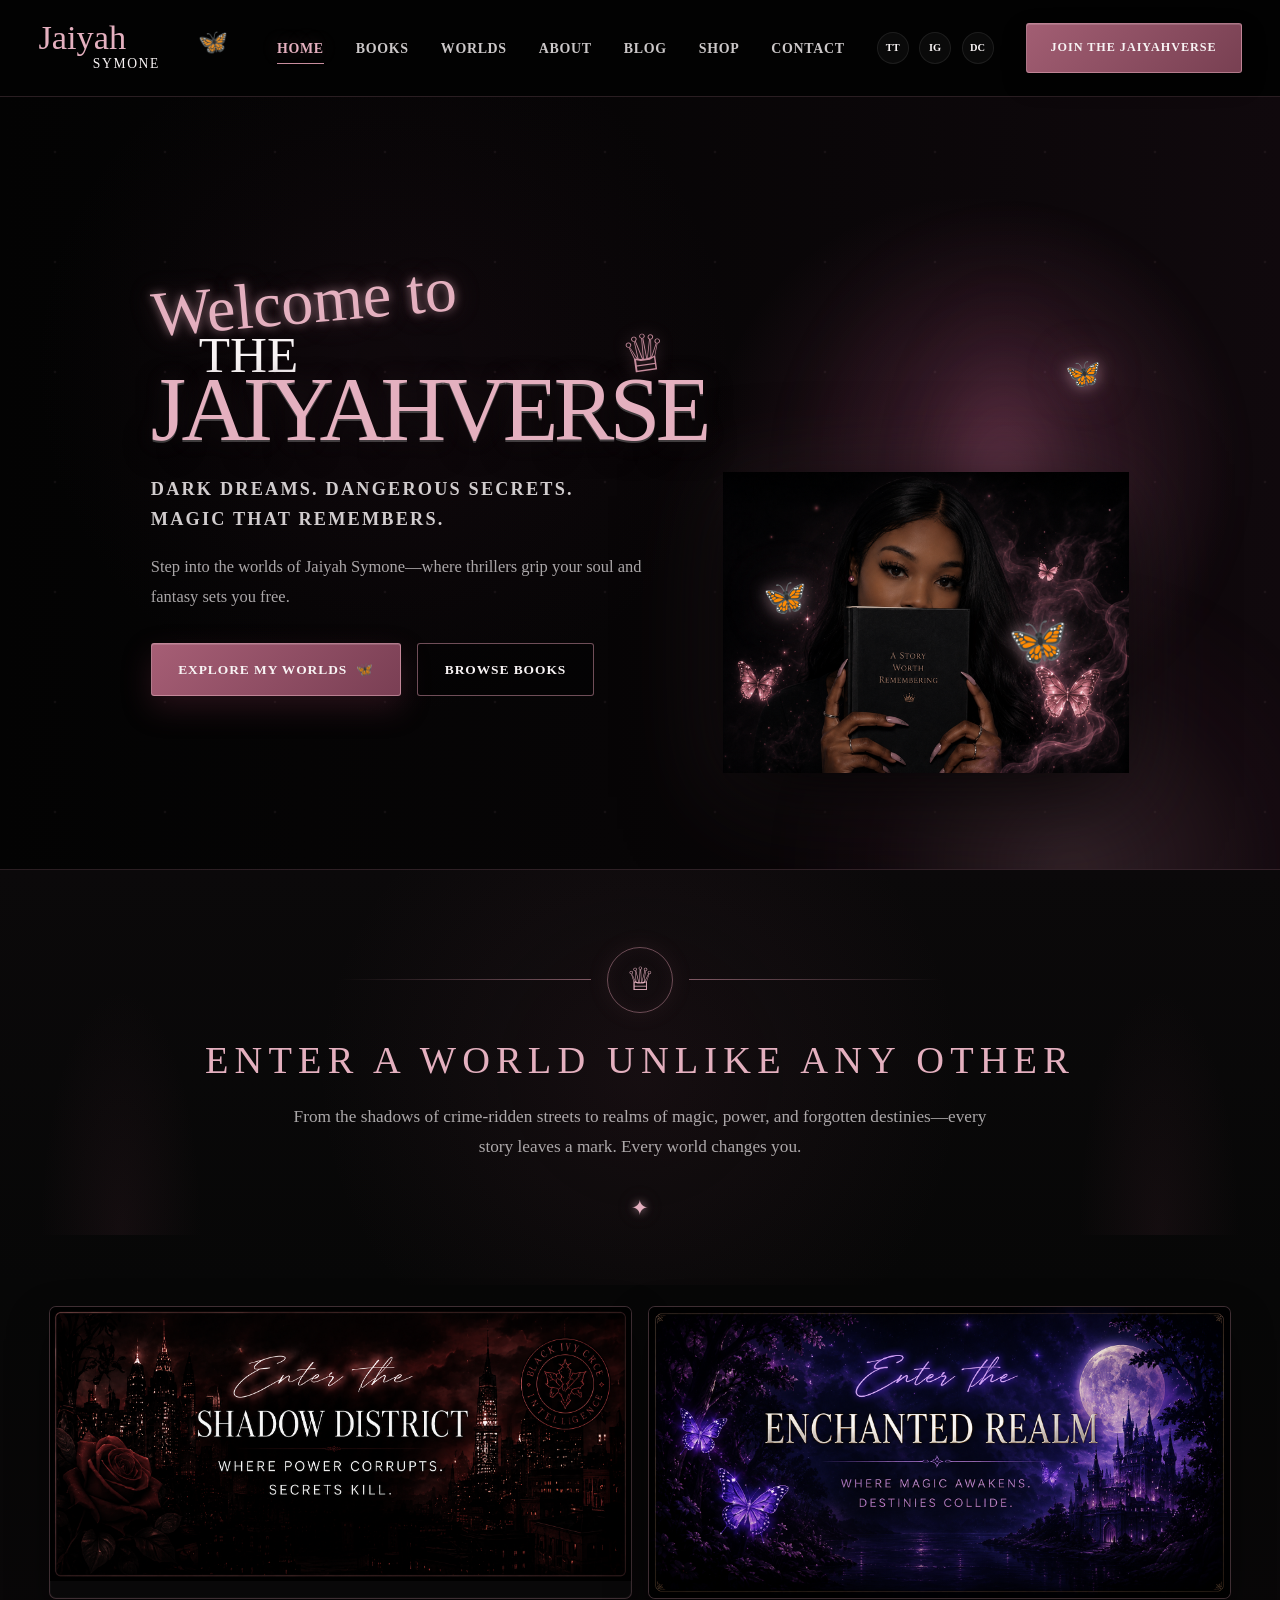
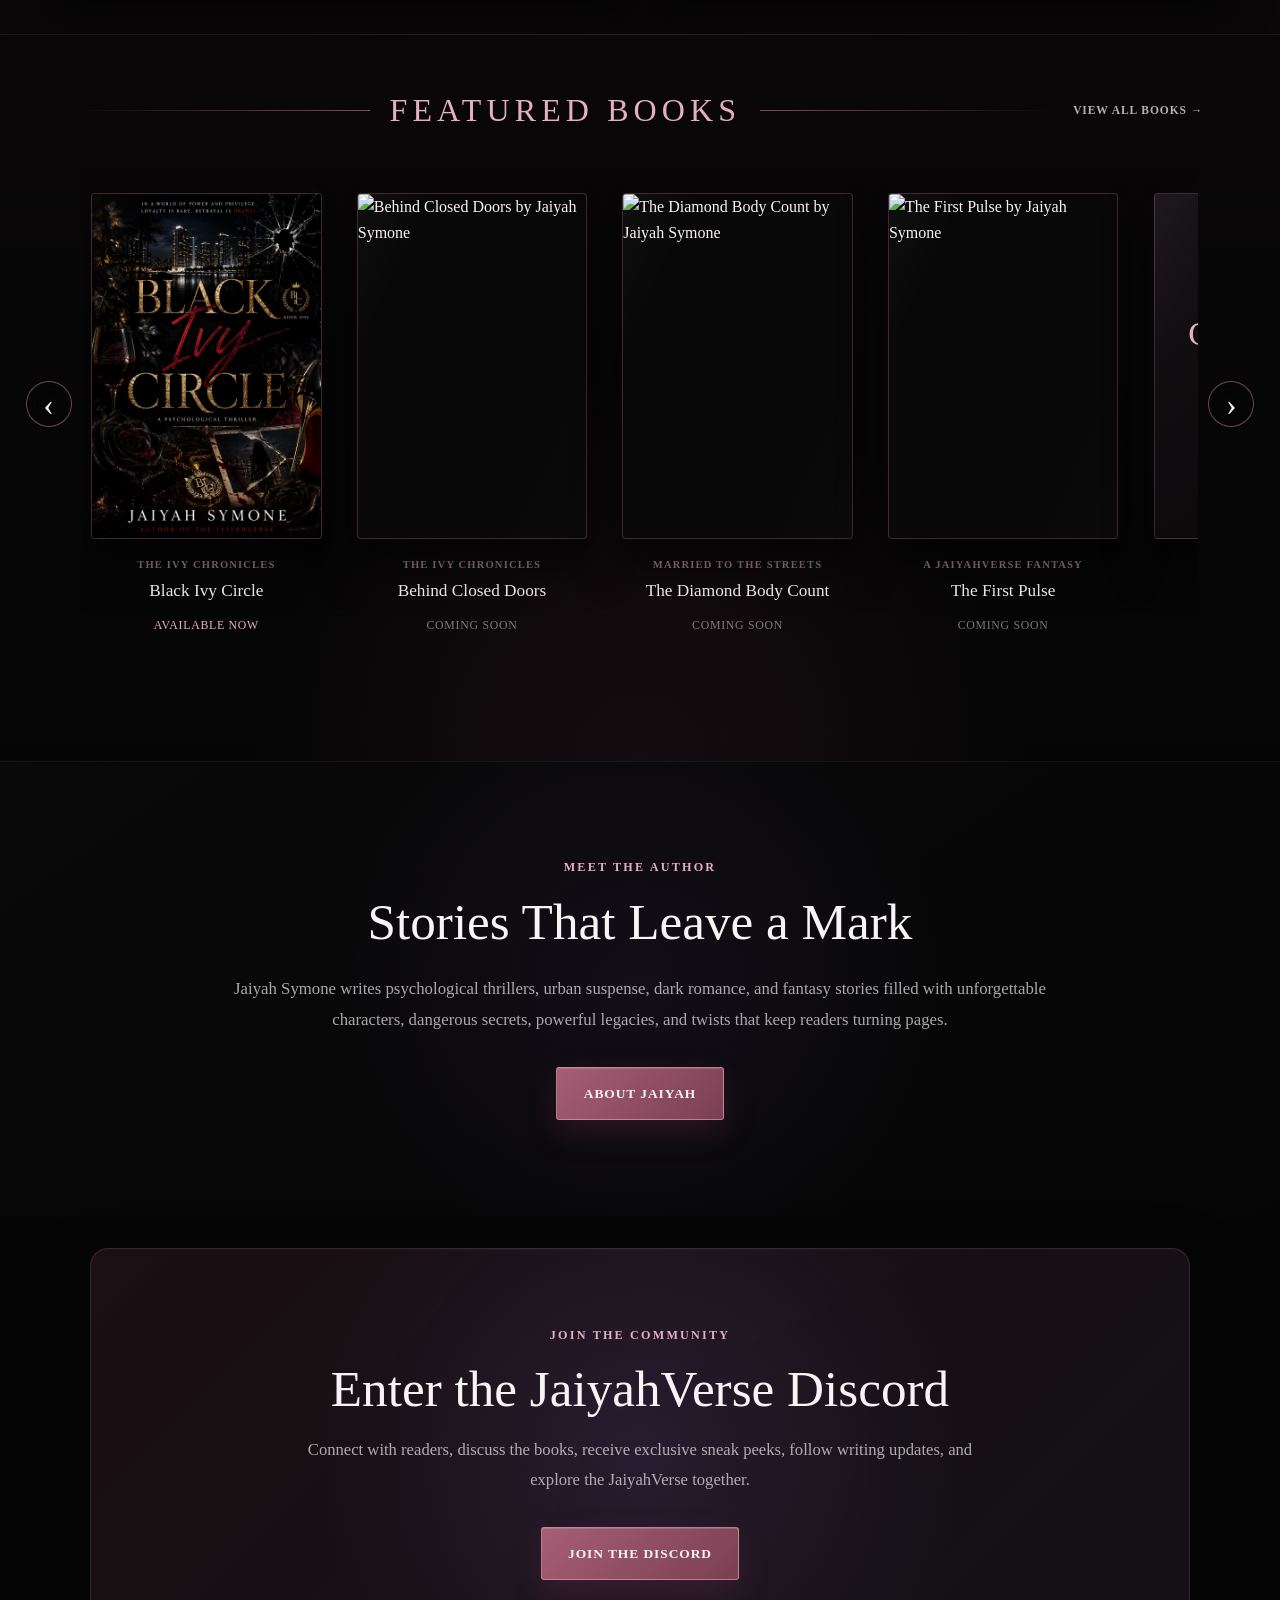
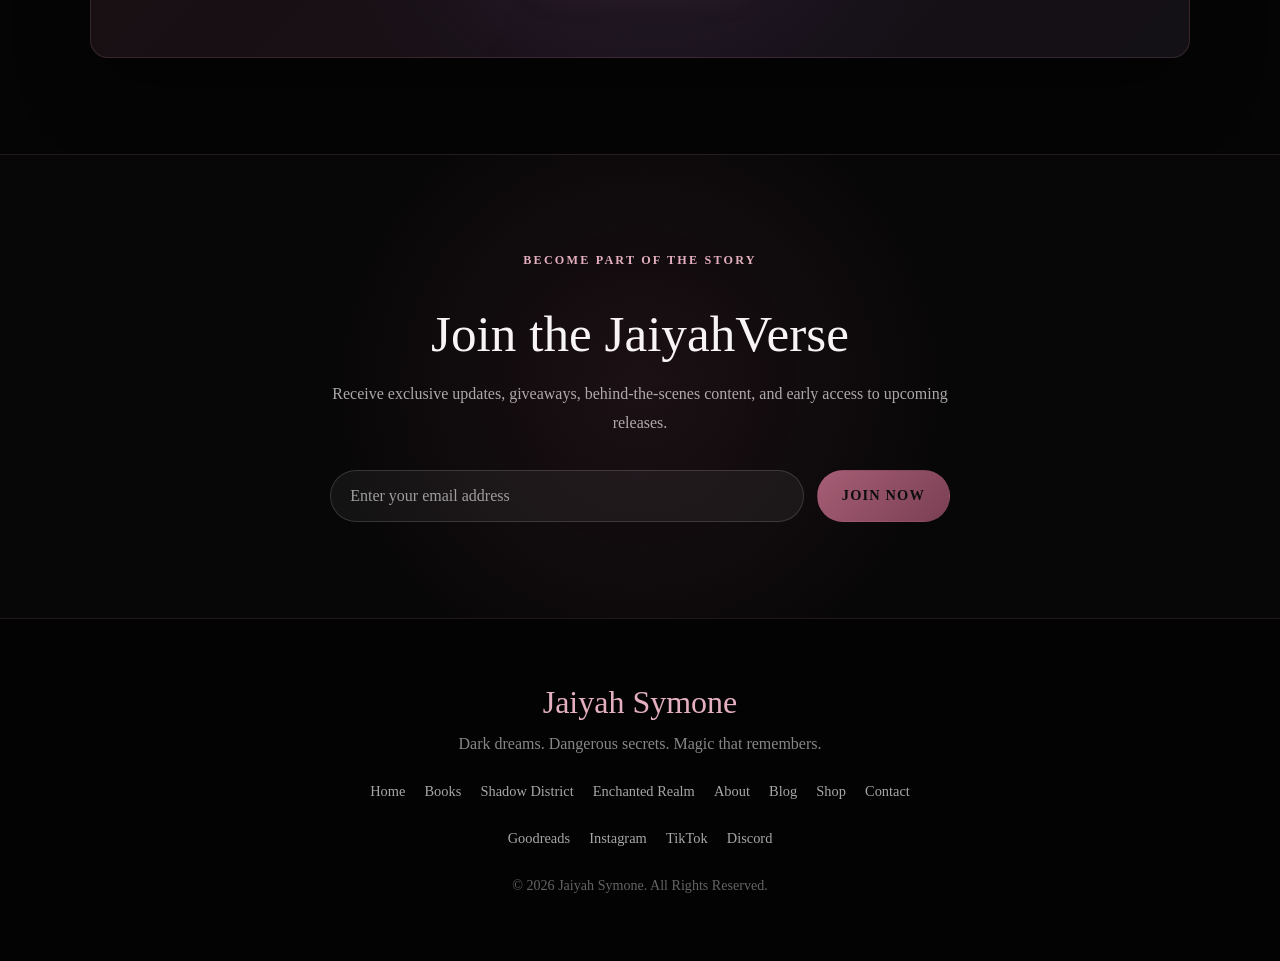
==== index.html @ 72a4925c "Updated Worlds page" ====
<!DOCTYPE html>
<html lang="en">

<head>

    <meta charset="UTF-8">

    <meta
        name="viewport"
        content="width=device-width, initial-scale=1.0"
    >

    <meta
        name="description"
        content="Welcome to the official website of author Jaiyah Symone. Explore dark thrillers, unforgettable characters, magical worlds, books, updates, and the JaiyahVerse reader community."
    >

    <title>
        Jaiyah Symone | Official Author Website
    </title>

    <!-- Global CSS -->
    <link rel="stylesheet" href="css/style.css">

    <!-- Homepage CSS -->
    <link rel="stylesheet" href="css/home.css">

</head>


<body class="home-page">


    <!-- ========================= -->
    <!-- HEADER -->
    <!-- ========================= -->

    <header class="site-header">

        <nav class="main-nav">

            <a
                href="index.html"
                class="site-logo"
                aria-label="Jaiyah Symone homepage"
            >

                <span class="logo-main">
                    Jaiyah
                </span>

                <span class="logo-bottom">
                    Symone
                </span>

                <span
                    class="logo-butterfly"
                    aria-hidden="true"
                >
                    🦋
                </span>

            </a>


            <button
                class="mobile-menu-button"
                type="button"
                aria-label="Open navigation menu"
                aria-expanded="false"
                aria-controls="main-navigation-links"
            >

                <span></span>
                <span></span>
                <span></span>

            </button>


            <div
                class="nav-menu"
                id="main-navigation-links"
            >

                <ul class="nav-links">

                    <li>
                        <a
                            href="index.html"
                            class="active"
                        >
                            Home
                        </a>
                    </li>

                    <li>
                        <a href="books.html">
                            Books
                        </a>
                    </li>

                    <li>
                        <a href="worlds.html">
                            Worlds
                        </a>
                    </li>

                    <li>
                        <a href="about.html">
                            About
                        </a>
                    </li>

                    <li>
                        <a href="blog.html">
                            Blog
                        </a>
                    </li>

                    <li>
                        <a href="shop.html">
                            Shop
                        </a>
                    </li>

                    <li>
                        <a href="contact.html">
                            Contact
                        </a>
                    </li>

                </ul>


                <div class="nav-socials">

                    <a
                        href="https://www.tiktok.com/@jaiyahsymone"
                        target="_blank"
                        rel="noopener noreferrer"
                        aria-label="Jaiyah Symone on TikTok"
                    >
                        TT
                    </a>

                    <a
                        href="https://www.instagram.com/jaiyahsymone"
                        target="_blank"
                        rel="noopener noreferrer"
                        aria-label="Jaiyah Symone on Instagram"
                    >
                        IG
                    </a>

                    <a
                        href="https://discord.gg/2CKyCH4xKm"
                        target="_blank"
                        rel="noopener noreferrer"
                        aria-label="Join the JaiyahVerse Discord"
                    >
                        DC
                    </a>

                </div>


                <a
                    href="#newsletter"
                    class="nav-join-button"
                >
                    Join the JaiyahVerse
                </a>

            </div>

        </nav>

    </header>


    <main>


        <!-- ========================= -->
        <!-- CODED HOMEPAGE HERO -->
        <!-- ========================= -->

        <section id="home-hero">

            <div class="hero-background-glow"></div>

            <div class="hero-inner">


                <!-- Hero Text -->

                <div class="hero-copy">

                    <p class="hero-script">
                        Welcome to
                    </p>

                    <div class="hero-title-group">

                        <span class="hero-small-title">
                            The
                        </span>

                        <h1>
                            JaiyahVerse
                        </h1>

                        <span
                            class="hero-crown"
                            aria-hidden="true"
                        >
                            ♕
                        </span>

                    </div>

                    <p class="hero-tagline">
                        Dark dreams. Dangerous secrets.<br>
                        Magic that remembers.
                    </p>

                    <p class="hero-description">
                        Step into the worlds of Jaiyah Symone—where
                        thrillers grip your soul and fantasy sets
                        you free.
                    </p>

                    <div class="hero-buttons">

                        <a
                            href="worlds.html"
                            class="hero-primary-button"
                        >
                            Explore My Worlds

                            <span aria-hidden="true">
                                🦋
                            </span>
                        </a>

                        <a
                            href="books.html"
                            class="hero-secondary-button"
                        >
                            Browse Books
                        </a>

                    </div>

                </div>


                <!-- Hero Woman -->

                <div class="hero-art">

                    <div
                        class="hero-butterfly butterfly-one"
                        aria-hidden="true"
                    >
                        🦋
                    </div>

                    <div
                        class="hero-butterfly butterfly-two"
                        aria-hidden="true"
                    >
                        🦋
                    </div>

                    <div
                        class="hero-butterfly butterfly-three"
                        aria-hidden="true"
                    >
                        🦋
                    </div>

                    <img
                        src="/assets/Icons/JaiyahHeroWoman.png"
                        alt="A glamorous Black woman holding a black book surrounded by pink butterflies"
                    >

                </div>

            </div>

        </section>


        <!-- ========================= -->
        <!-- INTRODUCTION -->
        <!-- ========================= -->

        <section id="hero-intro">

            <div
                class="intro-ornament"
                aria-hidden="true"
            >

                <span class="ornament-line"></span>

                <span class="ornament-crown">
                    ♕
                </span>

                <span class="ornament-line"></span>

            </div>

            <h2>
                Enter a World Unlike Any Other
            </h2>

            <p>
                From the shadows of crime-ridden streets to realms
                of magic, power, and forgotten destinies—every story
                leaves a mark. Every world changes you.
            </p>

            <span
                class="intro-star"
                aria-hidden="true"
            >
                ✦
            </span>

        </section>


        <!-- ========================= -->
        <!-- WORLD PORTALS -->
        <!-- ========================= -->

        <section id="world-portals">

            <div class="portal-grid">


                <!-- Shadow District -->

                <a
                    href="shadow-district.html"
                    class="portal-card shadow-portal"
                >

                    <img
                        src="assets/Icons/ShadownDistrict.png"
                        alt="Enter the Shadow District, where power corrupts and secrets kill"
                    >

                    <div class="portal-overlay">

                        <span>
                            Enter Shadow District
                        </span>

                    </div>

                </a>


                <!-- Enchanted Realm -->

                <a
                    href="enchanted-realm.html"
                    class="portal-card enchanted-portal"
                >

                    <img
                        src="assets/Icons/EnchantedRealmDistrict.png"
                        alt="Enter the Enchanted Realm, where magic awakens and destinies collide"
                    >

                    <div class="portal-overlay">

                        <span>
                            Enter Enchanted Realm
                        </span>

                    </div>

                </a>

            </div>

        </section>


        <!-- ========================= -->
        <!-- FEATURED BOOKS CAROUSEL -->
        <!-- ========================= -->

        <section id="featured-books">

            <div class="featured-heading">

                <span class="featured-line"></span>

                <h2>
                    Featured Books
                </h2>

                <span class="featured-line"></span>

                <a href="books.html">
                    View All Books →
                </a>

            </div>


            <div class="carousel-wrapper">

                <button
                    class="carousel-arrow carousel-prev"
                    type="button"
                    aria-label="View previous books"
                >
                    ‹
                </button>


                <div
                    class="book-carousel"
                    id="featured-book-carousel"
                >


                    <!-- Black Ivy Circle -->

                    <article class="carousel-book">

                        <a href="books.html#black-ivy-circle">

                            <div class="book-image-wrapper">

                                <img
                                    src="assets/Bookcovers/BlackIvyCircleCover.png"
                                    alt="Black Ivy Circle by Jaiyah Symone"
                                >

                            </div>

                            <div class="carousel-book-info">

                                <p>
                                    The Ivy Chronicles
                                </p>

                                <h3>
                                    Black Ivy Circle
                                </h3>

                                <span class="available-now">
                                    Available Now
                                </span>

                            </div>

                        </a>

                    </article>


                    <!-- Behind Closed Doors -->

                    <article class="carousel-book">

                        <a href="books.html#behind-closed-doors">

                            <div class="book-image-wrapper">

                                <img
                                    src="assets/bookcovers/BehindClosedDoorsCover.png"
                                    alt="Behind Closed Doors by Jaiyah Symone"
                                >

                            </div>

                            <div class="carousel-book-info">

                                <p>
                                    The Ivy Chronicles
                                </p>

                                <h3>
                                    Behind Closed Doors
                                </h3>

                                <span>
                                    Coming Soon
                                </span>

                            </div>

                        </a>

                    </article>


                    <!-- Diamond Body Count -->

                    <article class="carousel-book">

                        <a href="books.html#diamond-body-count">

                            <div class="book-image-wrapper">

                                <img
                                    src="assets/bookcovers/DiamondBodyCountCover.png"
                                    alt="The Diamond Body Count by Jaiyah Symone"
                                >

                            </div>

                            <div class="carousel-book-info">

                                <p>
                                    Married to the Streets
                                </p>

                                <h3>
                                    The Diamond Body Count
                                </h3>

                                <span>
                                    Coming Soon
                                </span>

                            </div>

                        </a>

                    </article>


                    <!-- Echoes of Sankora: The First Pulse -->

                    <article class="carousel-book">

                        <a href="books.html#echoes-of-sankora">

                            <div class="book-image-wrapper">

                                <img
                                    src="assets/bookcovers/TheFirstPulseCover.png"
                                    alt="The First Pulse by Jaiyah Symone"
                                >

                            </div>

                            <div class="carousel-book-info">

                                <p>
                                    A JaiyahVerse Fantasy
                                </p>

                                <h3>
                                    The First Pulse
                                </h3>

                                <span>
                                    Coming Soon
                                </span>

                            </div>

                        </a>

                    </article>


                    <!-- Future Release -->

                    <article class="carousel-book">

                        <a href="books.html">

                            <div class="future-cover">

                                <span
                                    class="future-rose"
                                    aria-hidden="true"
                                >
                                    ❦
                                </span>

                                <p>
                                    The Next
                                </p>

                                <h3>
                                    Chapter
                                </h3>

                                <p>
                                    Is Coming
                                </p>

                                <span
                                    class="future-crown"
                                    aria-hidden="true"
                                >
                                    ♕
                                </span>

                            </div>

                            <div class="carousel-book-info">

                                <p>
                                    Future Release
                                </p>

                                <h3>
                                    To Be Revealed
                                </h3>

                                <span>
                                    Stay Tuned
                                </span>

                            </div>

                        </a>

                    </article>

                </div>


                <button
                    class="carousel-arrow carousel-next"
                    type="button"
                    aria-label="View more books"
                >
                    ›
                </button>

            </div>

        </section>


        <!-- ========================= -->
        <!-- ABOUT PREVIEW -->
        <!-- ========================= -->

        <section id="about-preview">

            <div class="about-preview-content">

                <p class="section-label">
                    Meet the Author
                </p>

                <h2>
                    Stories That Leave a Mark
                </h2>

                <p>
                    Jaiyah Symone writes psychological thrillers,
                    urban suspense, dark romance, and fantasy stories
                    filled with unforgettable characters, dangerous
                    secrets, powerful legacies, and twists that keep
                    readers turning pages.
                </p>

                <a
                    href="about.html"
                    class="section-button"
                >
                    About Jaiyah
                </a>

            </div>

        </section>


        <!-- ========================= -->
        <!-- DISCORD -->
        <!-- ========================= -->

        <section id="discord-community">

            <div class="discord-card">

                <p class="section-label">
                    Join the Community
                </p>

                <h2>
                    Enter the JaiyahVerse Discord
                </h2>

                <p>
                    Connect with readers, discuss the books,
                    receive exclusive sneak peeks, follow writing
                    updates, and explore the JaiyahVerse together.
                </p>

                <a
                    href="https://discord.gg/2CKyCH4xKm"
                    class="section-button"
                    target="_blank"
                    rel="noopener noreferrer"
                >
                    Join the Discord
                </a>

            </div>

        </section>


        <!-- ========================= -->
        <!-- NEWSLETTER -->
        <!-- ========================= -->

        <section id="newsletter">

            <div class="newsletter-content">

                <p class="section-label">
                    Become Part of the Story
                </p>

                <h2>
                    Join the JaiyahVerse
                </h2>

                <p>
                    Receive exclusive updates, giveaways,
                    behind-the-scenes content, and early access
                    to upcoming releases.
                </p>

                <form class="newsletter-form">

                    <input
                        type="email"
                        name="email"
                        placeholder="Enter your email address"
                        aria-label="Email address"
                        required
                    >

                    <button type="submit">
                        Join Now
                    </button>

                </form>

            </div>

        </section>

    </main>


    <!-- ========================= -->
    <!-- FOOTER -->
    <!-- ========================= -->

    <footer>

        <h3>
            Jaiyah Symone
        </h3>

        <p>
            Dark dreams. Dangerous secrets. Magic that remembers.
        </p>

        <nav>

            <a href="index.html">
                Home
            </a>

            <a href="books.html">
                Books
            </a>

            <a href="shadow-district.html">
                Shadow District
            </a>

            <a href="enchanted-realm.html">
                Enchanted Realm
            </a>

            <a href="about.html">
                About
            </a>

            <a href="blog.html">
                Blog
            </a>

            <a href="shop.html">
                Shop
            </a>

            <a href="contact.html">
                Contact
            </a>

        </nav>


        <div class="footer-socials">

           <a
                href="https://www.goodreads.com/author/show/54636770.Jaiyah_Symone"
                target="_blank"
                rel="noopener noreferrer"
            >
                Goodreads
            </a>            

            <a
                href="https://www.instagram.com/jaiyahsymone"
                target="_blank"
                rel="noopener noreferrer"
            >
                Instagram
            </a>

            <a
                href="https://www.tiktok.com/@jaiyahsymone"
                target="_blank"
                rel="noopener noreferrer"
            >
                TikTok
            </a>

            <a
                href="https://discord.gg/2CKyCH4xKm"
                target="_blank"
                rel="noopener noreferrer"
            >
                Discord
            </a>

        </div>

        <p class="copyright">
            © 2026 Jaiyah Symone. All Rights Reserved.
        </p>

    </footer>


    <script src="js/main.js"></script>

</body>

</html>
---- css/style.css ----
/* =========================================
   JAIYAH SYMONE AUTHOR WEBSITE
   GLOBAL STYLES
========================================= */


/* =========================================
   COLOR VARIABLES
========================================= */

:root {
    --black: #0d0d0d;
    --charcoal: #1c1c1e;
    --graphite: #2b2b31;

    --white: #f8f8f7;
    --light-gray: #d9d9d9;
    --muted-gray: #9e9e9e;

    --rose: #c88d9e;
    --light-rose: #d7a9b6;
    --blush: #ebd6dc;
    --deep-rose: #a96d81;
    --rose-shadow: #7f5666;

    --gold: #d6b36f;
    --silver: #c7c9cc;

    --purple: #7e6bf5;
    --deep-purple: #5d4ae2;

    --burgundy: #7b1e2b;
    --wine: #5a1b2a;

    --glass-background: rgba(255, 255, 255, 0.06);
    --glass-border: rgba(255, 255, 255, 0.14);
}


/* =========================================
   BASIC RESET
========================================= */

* {
    margin: 0;
    padding: 0;
    box-sizing: border-box;
}

html {
    scroll-behavior: smooth;
}

body {
    min-height: 100vh;
    background-color: var(--black);
    color: var(--white);
    font-family: Georgia, "Times New Roman", serif;
    line-height: 1.6;
    overflow-x: hidden;
}

img {
    display: block;
    max-width: 100%;
}

a {
    color: inherit;
    text-decoration: none;
}

ul {
    list-style: none;
}

button,
input,
textarea,
select {
    font: inherit;
}

button,
a {
    transition:
        color 0.3s ease,
        background-color 0.3s ease,
        border-color 0.3s ease,
        transform 0.3s ease,
        opacity 0.3s ease;
}


/* =========================================
   HEADINGS AND TEXT
========================================= */

h1,
h2,
h3,
h4 {
    line-height: 1.2;
}

h1 {
    font-size: clamp(2.8rem, 7vw, 6rem);
    letter-spacing: 0.08em;
}

h2 {
    font-size: clamp(2rem, 4vw, 3.5rem);
    margin-bottom: 1.5rem;
}

h3 {
    font-size: clamp(1.4rem, 3vw, 2rem);
}

p {
    color: var(--light-gray);
}

section {
    padding: 6rem 8%;
}


/* =========================================
   HEADER AND NAVIGATION
========================================= */

header {
    position: sticky;
    top: 0;
    z-index: 1000;
    width: 100%;
    background: rgba(13, 13, 13, 0.9);
    border-bottom: 1px solid var(--glass-border);
    backdrop-filter: blur(18px);
    -webkit-backdrop-filter: blur(18px);
}

header nav {
    width: min(1200px, 92%);
    min-height: 80px;
    margin: 0 auto;

    display: flex;
    align-items: center;
    justify-content: space-between;
    gap: 2rem;
}

.logo a {
    color: var(--blush);
    font-size: 1.6rem;
    font-weight: bold;
    letter-spacing: 0.08em;
}

header nav ul {
    display: flex;
    align-items: center;
    gap: 1.8rem;
}

header nav ul a {
    position: relative;
    color: var(--light-gray);
    font-size: 0.92rem;
    letter-spacing: 0.08em;
    text-transform: uppercase;
}

header nav ul a:hover,
header nav ul a.active {
    color: var(--light-rose);
}

header nav ul a::after {
    content: "";
    position: absolute;
    left: 0;
    bottom: -8px;

    width: 0;
    height: 1px;

    background-color: var(--rose);
    transition: width 0.3s ease;
}

header nav ul a:hover::after,
header nav ul a.active::after {
    width: 100%;
}


/* =========================================
   BUTTONS
========================================= */

.btn,
.primary-btn,
.secondary-btn,
.world-card a,
#newsletter button {
    display: inline-flex;
    align-items: center;
    justify-content: center;

    min-height: 48px;
    padding: 0.8rem 1.5rem;

    border: 1px solid transparent;
    border-radius: 999px;

    font-size: 0.9rem;
    font-weight: bold;
    letter-spacing: 0.08em;
    text-transform: uppercase;

    cursor: pointer;
}

.btn,
.primary-btn,
#newsletter button {
    background-color: var(--rose);
    color: var(--black);
}

.btn:hover,
.primary-btn:hover,
#newsletter button:hover {
    background-color: var(--light-rose);
    transform: translateY(-2px);
}

.secondary-btn,
.world-card a {
    background-color: transparent;
    color: var(--white);
    border-color: var(--rose);
}

.secondary-btn:hover,
.world-card a:hover {
    background-color: var(--rose);
    color: var(--black);
    transform: translateY(-2px);
}


/* =========================================
   GLASS CARD STYLE
========================================= */

.world-card,
.book-card,
.explore-grid a {
    background: var(--glass-background);
    border: 1px solid var(--glass-border);
    border-radius: 24px;

    backdrop-filter: blur(14px);
    -webkit-backdrop-filter: blur(14px);
}


/* =========================================
   WORLD CARDS
========================================= */

.world-container {
    display: grid;
    grid-template-columns: repeat(2, minmax(0, 1fr));
    gap: 2rem;
}

.world-card {
    min-height: 300px;
    padding: 2.5rem;

    display: flex;
    flex-direction: column;
    align-items: flex-start;
    justify-content: flex-end;

    position: relative;
    overflow: hidden;
}

.world-card::before {
    content: "";
    position: absolute;
    inset: 0;

    background:
        radial-gradient(
            circle at top right,
            rgba(200, 141, 158, 0.2),
            transparent 45%
        );

    pointer-events: none;
}

.world-card:nth-child(2)::before {
    background:
        radial-gradient(
            circle at top right,
            rgba(126, 107, 245, 0.22),
            transparent 45%
        );
}

.world-card h3,
.world-card p,
.world-card a {
    position: relative;
    z-index: 1;
}

.world-card h3 {
    margin-bottom: 0.8rem;
}

.world-card p {
    max-width: 390px;
    margin-bottom: 1.5rem;
}


/* =========================================
   BOOK CARDS
========================================= */

.book-grid {
    display: grid;
    grid-template-columns: repeat(4, minmax(0, 1fr));
    gap: 1.5rem;
    margin-bottom: 2rem;
}

.book-card {
    min-height: 260px;
    padding: 1.5rem;

    display: flex;
    flex-direction: column;
    justify-content: flex-end;

    position: relative;
    overflow: hidden;
}

.book-card::before {
    content: "";
    position: absolute;
    inset: 0;

    background:
        linear-gradient(
            160deg,
            rgba(200, 141, 158, 0.12),
            rgba(93, 74, 226, 0.12),
            transparent
        );
}

.book-card h3,
.book-card p {
    position: relative;
    z-index: 1;
}

.book-card:hover {
    border-color: rgba(200, 141, 158, 0.55);
    transform: translateY(-6px);
}

.book-card p {
    margin-top: 0.5rem;
    color: var(--light-rose);
}


/* =========================================
   EXPLORE SECTION
========================================= */

.explore-grid {
    display: grid;
    grid-template-columns: repeat(3, minmax(0, 1fr));
    gap: 1.5rem;
}

.explore-grid a {
    min-height: 150px;
    padding: 2rem;

    display: flex;
    align-items: flex-end;

    color: var(--white);
    font-size: 1.25rem;
}

.explore-grid a:hover {
    color: var(--blush);
    border-color: rgba(200, 141, 158, 0.55);
    transform: translateY(-5px);
}


/* =========================================
   NEWSLETTER
========================================= */

#newsletter {
    text-align: center;
    background:
        radial-gradient(
            circle at center,
            rgba(200, 141, 158, 0.14),
            transparent 55%
        );
}

#newsletter p {
    width: min(650px, 100%);
    margin: 0 auto 2rem;
}

#newsletter form {
    width: min(620px, 100%);
    margin: 0 auto;

    display: flex;
    gap: 0.8rem;
}

#newsletter input {
    flex: 1;
    min-height: 52px;
    padding: 0 1.2rem;

    color: var(--white);
    background-color: rgba(255, 255, 255, 0.05);

    border: 1px solid var(--glass-border);
    border-radius: 999px;
    outline: none;
}

#newsletter input::placeholder {
    color: var(--muted-gray);
}

#newsletter input:focus {
    border-color: var(--rose);
}


/* =========================================
   FOOTER
========================================= */

footer {
    padding: 4rem 8% 2rem;

    text-align: center;
    background-color: #090909;
    border-top: 1px solid var(--glass-border);
}

footer h3 {
    color: var(--blush);
    margin-bottom: 0.5rem;
}

footer > p:first-of-type {
    margin-bottom: 1.5rem;
}

footer nav {
    display: flex;
    justify-content: center;
    flex-wrap: wrap;
    gap: 1.5rem;

    margin-bottom: 2rem;
}

footer nav a {
    color: var(--light-gray);
}

footer nav a:hover {
    color: var(--rose);
}

footer > p:last-child {
    color: var(--muted-gray);
    font-size: 0.88rem;
}


/* =========================================
   ACCESSIBILITY
========================================= */

a:focus-visible,
button:focus-visible,
input:focus-visible {
    outline: 2px solid var(--light-rose);
    outline-offset: 4px;
}


/* =========================================
   TABLET RESPONSIVE
========================================= */

@media screen and (max-width: 1000px) {
    header nav {
        flex-wrap: wrap;
        justify-content: center;
        padding: 1rem 0;
    }

    header nav ul {
        order: 3;
        width: 100%;
        justify-content: center;
        flex-wrap: wrap;
    }

    .book-grid {
        grid-template-columns: repeat(2, minmax(0, 1fr));
    }

    .explore-grid {
        grid-template-columns: repeat(2, minmax(0, 1fr));
    }
}


/* =========================================
   MOBILE RESPONSIVE
========================================= */

@media screen and (max-width: 700px) {
    section {
        padding: 4rem 6%;
    }

    header nav {
        min-height: auto;
    }

    header nav ul {
        gap: 1rem;
    }

    header nav ul a {
        font-size: 0.78rem;
    }

    header nav > .btn {
        display: none;
    }

    .world-container,
    .book-grid,
    .explore-grid {
        grid-template-columns: 1fr;
    }

    .world-card {
        min-height: 260px;
    }

    #newsletter form {
        flex-direction: column;
    }

    #newsletter button {
        width: 100%;
    }
}

.world-showcase{
    position:relative;

    margin:5rem auto;

    border-radius:32px;

    overflow:hidden;

    box-shadow:0 30px 70px rgba(0,0,0,.45);
}

.world-banner{
    width:100%;
    display:block;
}

.world-overlay{

    position:absolute;
    inset:0;

    display:flex;
    flex-direction:column;
    justify-content:center;

    padding-left:7%;

    background:linear-gradient(
        90deg,
        rgba(0,0,0,.72),
        rgba(0,0,0,.30),
        transparent
    );

    max-width:650px;
}

.world-overlay h2{
    margin:1rem 0;
}
---- css/home.css ----
/* =========================================
   HOMEPAGE
========================================= */

:root {
    --home-black: #050505;
    --home-soft-black: #090708;
    --home-charcoal: #121012;

    --home-white: #f8f3f4;
    --home-muted: rgba(248, 243, 244, 0.68);

    --home-rose: #c88d9e;
    --home-light-rose: #e4b0bf;
    --home-deep-rose: #8b465d;

    --home-purple: #7557ad;
    --home-gold: #d6b36f;
}


/* =========================================
   BODY
========================================= */

body.home-page {
    margin: 0;

    overflow-x: hidden;

    color: var(--home-white);

    background:
        radial-gradient(
            circle at 50% 15%,
            rgba(117, 87, 173, 0.08),
            transparent 26%
        ),
        #050505;
}

body.home-page * {
    box-sizing: border-box;
}

body.home-page img {
    max-width: 100%;
}


/* =========================================
   HEADER
========================================= */

.site-header {
    position: relative;
    z-index: 1000;

    width: 100%;

    background: rgba(3, 3, 3, 0.97);

    border-bottom: 1px solid rgba(200, 141, 158, 0.2);
}

.main-nav {
    width: min(1450px, 94%);
    min-height: 96px;

    margin: 0 auto;

    display: flex;
    align-items: center;
    justify-content: space-between;

    gap: 2rem;
}

.site-logo {
    position: relative;

    min-width: 190px;

    display: inline-flex;
    flex-direction: column;

    color: var(--home-light-rose);
    text-decoration: none;

    font-family: Georgia, "Times New Roman", serif;
}

.logo-main {
    font-size: 2.15rem;
    line-height: 0.9;
}

.logo-bottom {
    margin-left: 3.4rem;

    color: var(--home-white);

    font-size: 0.85rem;
    letter-spacing: 0.12em;
    text-transform: uppercase;
}

.logo-butterfly {
    position: absolute;
    top: 0.1rem;
    right: 0;

    font-size: 1.5rem;

    filter: grayscale(0.2);
}

.nav-menu {
    flex: 1;

    display: flex;
    align-items: center;
    justify-content: flex-end;

    gap: 2rem;
}

.nav-links {
    margin: 0;
    padding: 0;

    display: flex;
    align-items: center;

    gap: 2rem;

    list-style: none;
}

.nav-links a {
    position: relative;

    padding: 0.5rem 0;

    color: rgba(248, 243, 244, 0.82);
    text-decoration: none;

    font-size: 0.87rem;
    font-weight: 600;

    letter-spacing: 0.05em;
    text-transform: uppercase;

    transition:
        color 0.3s ease,
        text-shadow 0.3s ease;
}

.nav-links a::after {
    content: "";

    position: absolute;
    left: 0;
    bottom: 0;

    width: 100%;
    height: 1px;

    background: var(--home-rose);

    transform: scaleX(0);
    transform-origin: right;

    transition: transform 0.3s ease;
}

.nav-links a:hover,
.nav-links a.active {
    color: var(--home-light-rose);

    text-shadow: 0 0 18px rgba(200, 141, 158, 0.3);
}

.nav-links a:hover::after,
.nav-links a.active::after {
    transform: scaleX(1);
    transform-origin: left;
}

.nav-socials {
    display: flex;
    align-items: center;

    gap: 0.65rem;
}

.nav-socials a {
    width: 32px;
    height: 32px;

    display: inline-flex;
    align-items: center;
    justify-content: center;

    color: var(--home-white);
    text-decoration: none;

    background: rgba(255, 255, 255, 0.035);

    border: 1px solid rgba(255, 255, 255, 0.08);
    border-radius: 50%;

    font-size: 0.65rem;
    font-weight: 700;

    transition:
        color 0.3s ease,
        border-color 0.3s ease,
        transform 0.3s ease;
}

.nav-socials a:hover {
    transform: translateY(-2px);

    color: var(--home-light-rose);

    border-color: rgba(200, 141, 158, 0.5);
}

.nav-join-button {
    min-height: 50px;

    padding: 0.8rem 1.5rem;

    display: inline-flex;
    align-items: center;
    justify-content: center;

    color: var(--home-white);
    text-decoration: none;

    background:
        linear-gradient(
            135deg,
            #a25e73,
            #784052
        );

    border: 1px solid rgba(228, 176, 191, 0.48);
    border-radius: 3px;

    font-size: 0.76rem;
    font-weight: 700;

    letter-spacing: 0.08em;
    text-transform: uppercase;

    box-shadow:
        inset 0 1px 0 rgba(255, 255, 255, 0.15),
        0 10px 24px rgba(0, 0, 0, 0.28);

    transition:
        transform 0.3s ease,
        box-shadow 0.3s ease;
}

.nav-join-button:hover {
    transform: translateY(-2px);

    box-shadow:
        inset 0 1px 0 rgba(255, 255, 255, 0.15),
        0 14px 34px rgba(139, 70, 93, 0.34);
}

.mobile-menu-button {
    display: none;

    width: 42px;
    height: 42px;

    padding: 8px;

    background: transparent;

    border: 1px solid rgba(200, 141, 158, 0.28);
    border-radius: 4px;

    cursor: pointer;
}

.mobile-menu-button span {
    display: block;

    width: 100%;
    height: 2px;

    margin: 5px 0;

    background: var(--home-white);

    transition:
        transform 0.3s ease,
        opacity 0.3s ease;
}


/* =========================================
   HERO
========================================= */

#home-hero {
    position: relative;

    width: 100%;
    min-height: 580px;

    overflow: hidden;

    background:
        radial-gradient(
            circle at 76% 47%,
            rgba(170, 78, 120, 0.22),
            transparent 25%
        ),
        radial-gradient(
            circle at 30% 35%,
            rgba(95, 38, 69, 0.11),
            transparent 34%
        ),
        linear-gradient(
            90deg,
            #030303 0%,
            #070506 48%,
            #10090d 100%
        );

    border-bottom: 1px solid rgba(200, 141, 158, 0.2);
}

#home-hero::before {
    content: "";

    position: absolute;
    inset: 0;

    pointer-events: none;

    background-image:
        radial-gradient(
            circle,
            rgba(228, 176, 191, 0.58) 1px,
            transparent 1.7px
        );

    background-size: 110px 110px;

    opacity: 0.11;
}

#home-hero::after {
    content: "";

    position: absolute;
    right: -8%;
    bottom: -40%;

    width: 620px;
    height: 620px;

    pointer-events: none;

    background:
        radial-gradient(
            circle,
            rgba(200, 141, 158, 0.2),
            rgba(100, 35, 67, 0.07) 45%,
            transparent 68%
        );

    filter: blur(12px);
}

.hero-background-glow {
    position: absolute;
    right: 2%;
    top: 13%;

    width: 38%;
    height: 70%;

    pointer-events: none;

    background:
        radial-gradient(
            ellipse at center,
            rgba(196, 100, 144, 0.14),
            transparent 67%
        );

    filter: blur(20px);
}

.hero-inner {
    position: relative;
    z-index: 2;

    width: min(1420px, 91%);
    min-height: 580px;

    margin: 0 auto;

    display: grid;
    grid-template-columns: 0.93fr 1.07fr;
    align-items: center;

    gap: 1rem;
}

.hero-copy {
    position: relative;
    z-index: 5;

    padding: 3.5rem 0;
}

.hero-script {
    width: max-content;

    margin: 0 0 -0.3rem;

    color: var(--home-light-rose);

    font-family:
        "Brush Script MT",
        "Segoe Script",
        cursive;

    font-size: clamp(2.6rem, 5vw, 4.7rem);
    line-height: 1;

    transform: rotate(-5deg);

    text-shadow:
        0 0 10px rgba(228, 176, 191, 0.56),
        0 0 28px rgba(200, 141, 158, 0.28);
}

.hero-title-group {
    position: relative;

    display: inline-block;

    margin-bottom: 1.5rem;
}

.hero-small-title {
    display: block;

    margin-left: 3rem;
    margin-bottom: -0.65rem;

    color: var(--home-white);

    font-family: Georgia, "Times New Roman", serif;
    font-size: clamp(2.1rem, 4vw, 3.35rem);
    line-height: 1;

    text-transform: uppercase;
}

.hero-title-group h1 {
    margin: 0;

    color: var(--home-light-rose);

    font-family: Georgia, "Times New Roman", serif;
    font-size: clamp(4rem, 7.1vw, 7.2rem);
    font-weight: 400;
    line-height: 0.88;

    letter-spacing: -0.05em;
    text-transform: uppercase;

    text-shadow:
        0 2px 0 rgba(255, 255, 255, 0.22),
        0 8px 28px rgba(0, 0, 0, 0.92),
        0 0 24px rgba(200, 141, 158, 0.15);
}

.hero-crown {
    position: absolute;
    top: -1rem;
    right: 2.5rem;

    color: var(--home-rose);

    font-size: clamp(2rem, 4vw, 3.5rem);

    transform: rotate(-8deg);

    text-shadow: 0 0 16px rgba(200, 141, 158, 0.44);
}

.hero-tagline {
    margin: 0 0 1.15rem;

    color: rgba(248, 243, 244, 0.84);

    font-size: clamp(0.95rem, 1.5vw, 1.14rem);
    font-weight: 600;
    line-height: 1.65;

    letter-spacing: 0.12em;
    text-transform: uppercase;
}

.hero-description {
    max-width: 540px;

    margin: 0 0 2rem;

    color: var(--home-muted);

    font-size: 1.03rem;
    line-height: 1.8;
}

.hero-buttons {
    display: flex;
    flex-wrap: wrap;

    gap: 1rem;
}

.hero-primary-button,
.hero-secondary-button,
.section-button {
    min-height: 53px;

    padding: 0.9rem 1.65rem;

    display: inline-flex;
    align-items: center;
    justify-content: center;

    gap: 0.55rem;

    color: var(--home-white);
    text-decoration: none;

    border-radius: 3px;

    font-size: 0.84rem;
    font-weight: 700;

    letter-spacing: 0.07em;
    text-transform: uppercase;

    transition:
        transform 0.3s ease,
        box-shadow 0.3s ease,
        background 0.3s ease,
        border-color 0.3s ease;
}

.hero-primary-button,
.section-button {
    background:
        linear-gradient(
            135deg,
            #a65e75,
            #7a3f54
        );

    border: 1px solid rgba(228, 176, 191, 0.52);

    box-shadow:
        0 12px 30px rgba(115, 48, 70, 0.3),
        inset 0 1px 0 rgba(255, 255, 255, 0.14);
}

.hero-secondary-button {
    background: rgba(0, 0, 0, 0.3);

    border: 1px solid rgba(200, 141, 158, 0.55);
}

.hero-primary-button:hover,
.hero-secondary-button:hover,
.section-button:hover {
    transform: translateY(-3px);

    box-shadow:
        0 16px 38px rgba(0, 0, 0, 0.42),
        0 0 25px rgba(200, 141, 158, 0.15);
}

.hero-art {
    position: relative;

    align-self: stretch;

    min-height: 580px;

    display: flex;
    align-items: flex-end;
    justify-content: center;
}

.hero-art::before {
    content: "";

    position: absolute;
    right: 5%;
    top: 15%;

    width: 52%;
    height: 70%;

    background:
        radial-gradient(
            ellipse at center,
            rgba(205, 111, 151, 0.24),
            rgba(111, 44, 76, 0.06) 50%,
            transparent 72%
        );

    filter: blur(18px);
}

.hero-art img {
    position: relative;
    z-index: 2;

    display: block;

    width: 100%;
    height: 100%;
    max-height: 580px;

    object-fit: contain;
    object-position: center bottom;

    filter:
        drop-shadow(0 24px 48px rgba(0, 0, 0, 0.88))
        drop-shadow(0 0 32px rgba(200, 141, 158, 0.12));
}

.hero-butterfly {
    position: absolute;
    z-index: 4;

    color: var(--home-light-rose);

    filter:
        drop-shadow(0 0 8px rgba(228, 176, 191, 0.58))
        drop-shadow(0 0 22px rgba(200, 141, 158, 0.25));

    animation: butterflyFloat 5s ease-in-out infinite;
}

.butterfly-one {
    left: 10%;
    top: 65%;

    font-size: 2.2rem;
}

.butterfly-two {
    right: 7%;
    top: 27%;

    font-size: 1.8rem;

    animation-delay: 1.2s;
}

.butterfly-three {
    right: 15%;
    bottom: 16%;

    font-size: 3rem;

    animation-delay: 2.3s;
}

@keyframes butterflyFloat {

    0%,
    100% {
        transform: translateY(0) rotate(-3deg);
    }

    50% {
        transform: translateY(-12px) rotate(4deg);
    }

}


/* =========================================
   INTRODUCTION
========================================= */

#hero-intro {
    position: relative;

    padding: 4.8rem 1.5rem 3.8rem;

    text-align: center;

    background:
        radial-gradient(
            circle at center,
            rgba(137, 68, 93, 0.1),
            transparent 48%
        ),
        linear-gradient(
            180deg,
            #0b090a,
            #070707
        );
}

#hero-intro::before,
#hero-intro::after {
    content: "";

    position: absolute;
    top: 18%;

    width: 190px;
    height: 290px;

    opacity: 0.15;

    background:
        radial-gradient(
            ellipse at bottom,
            rgba(139, 70, 93, 0.65),
            transparent 60%
        );
}

#hero-intro::before {
    left: 2%;
}

#hero-intro::after {
    right: 2%;
}

.intro-ornament {
    width: min(600px, 75%);

    margin: 0 auto 1.5rem;

    display: flex;
    align-items: center;
    justify-content: center;

    gap: 1rem;
}

.ornament-line {
    flex: 1;

    height: 1px;

    background:
        linear-gradient(
            90deg,
            transparent,
            rgba(200, 141, 158, 0.6)
        );
}

.ornament-line:last-child {
    background:
        linear-gradient(
            90deg,
            rgba(200, 141, 158, 0.6),
            transparent
        );
}

.ornament-crown {
    width: 66px;
    height: 66px;

    display: inline-flex;
    align-items: center;
    justify-content: center;

    color: var(--home-light-rose);

    border: 1px solid rgba(200, 141, 158, 0.5);
    border-radius: 50%;

    font-size: 2rem;

    box-shadow:
        0 0 24px rgba(200, 141, 158, 0.08),
        inset 0 0 18px rgba(200, 141, 158, 0.05);
}

#hero-intro h2 {
    margin: 0 0 1.2rem;

    color: var(--home-light-rose);

    font-family: Georgia, "Times New Roman", serif;
    font-size: clamp(1.7rem, 3vw, 2.55rem);
    font-weight: 400;

    letter-spacing: 0.16em;
    text-transform: uppercase;
}

#hero-intro p {
    max-width: 720px;

    margin: 0 auto;

    color: var(--home-muted);

    font-size: 1.08rem;
    line-height: 1.75;
}

.intro-star {
    display: block;

    margin-top: 1.8rem;

    color: var(--home-light-rose);

    font-size: 1.3rem;

    text-shadow:
        0 0 8px rgba(228, 176, 191, 0.7),
        0 0 22px rgba(200, 141, 158, 0.3);
}


/* =========================================
   WORLD PORTALS
========================================= */

#world-portals {
    padding: 1.3rem 1.5rem 2.2rem;

    background:
        linear-gradient(
            180deg,
            #070707,
            #090708
        );
}

.portal-grid {
    width: min(1440px, 96%);

    margin: 0 auto;

    display: grid;
    grid-template-columns: repeat(2, minmax(0, 1fr));

    gap: 1rem;
}

.portal-card {
    position: relative;

    min-width: 0;

    display: block;

    overflow: hidden;

    background: #0a090a;

    border: 1px solid rgba(200, 141, 158, 0.28);
    border-radius: 7px;

    box-shadow:
        0 18px 42px rgba(0, 0, 0, 0.45),
        inset 0 0 0 1px rgba(255, 255, 255, 0.025);

    text-decoration: none;

    transition:
        transform 0.4s ease,
        border-color 0.4s ease,
        box-shadow 0.4s ease;
}

.portal-card img {
    display: block;

    width: 100%;
    height: auto;

    transition:
        transform 0.6s ease,
        filter 0.6s ease;
}

.portal-card::after {
    content: "";

    position: absolute;
    inset: 0;

    pointer-events: none;

    background:
        linear-gradient(
            180deg,
            transparent 55%,
            rgba(0, 0, 0, 0.52)
        );

    opacity: 0.3;

    transition: opacity 0.4s ease;
}

.portal-card:hover {
    transform: translateY(-6px);

    border-color: rgba(228, 176, 191, 0.48);

    box-shadow:
        0 26px 58px rgba(0, 0, 0, 0.58),
        0 0 28px rgba(200, 141, 158, 0.08);
}

.portal-card:hover img {
    transform: scale(1.025);

    filter: brightness(1.08);
}

.portal-card:hover::after {
    opacity: 0.65;
}

.portal-overlay {
    position: absolute;
    left: 50%;
    bottom: 1.5rem;
    z-index: 4;

    transform:
        translateX(-50%)
        translateY(14px);

    opacity: 0;

    transition:
        opacity 0.35s ease,
        transform 0.35s ease;
}

.portal-overlay span {
    display: inline-flex;

    padding: 0.78rem 1.25rem;

    color: var(--home-white);

    background: rgba(4, 4, 4, 0.78);

    border: 1px solid rgba(228, 176, 191, 0.55);
    border-radius: 3px;

    font-size: 0.75rem;
    font-weight: 700;

    letter-spacing: 0.08em;
    text-transform: uppercase;

    backdrop-filter: blur(10px);
    -webkit-backdrop-filter: blur(10px);
}

.portal-card:hover .portal-overlay {
    transform:
        translateX(-50%)
        translateY(0);

    opacity: 1;
}


/* =========================================
   FEATURED BOOKS
========================================= */

#featured-books {
    position: relative;

    padding: 3.5rem 0 5.5rem;

    overflow: hidden;

    background:
        radial-gradient(
            circle at center bottom,
            rgba(137, 68, 93, 0.13),
            transparent 40%
        ),
        linear-gradient(
            180deg,
            #090708,
            #050505
        );

    border-top: 1px solid rgba(200, 141, 158, 0.12);
}

.featured-heading {
    width: min(1380px, 88%);

    margin: 0 auto 2.5rem;

    display: grid;
    grid-template-columns: 1fr auto 1fr auto;
    align-items: center;

    gap: 1.2rem;
}

.featured-heading h2 {
    margin: 0;

    color: var(--home-light-rose);

    font-family: Georgia, "Times New Roman", serif;
    font-size: clamp(1.35rem, 2.5vw, 2.1rem);
    font-weight: 400;

    letter-spacing: 0.16em;
    text-align: center;
    text-transform: uppercase;
}

.featured-line {
    height: 1px;

    background:
        linear-gradient(
            90deg,
            transparent,
            rgba(200, 141, 158, 0.55)
        );
}

.featured-line:nth-of-type(2) {
    background:
        linear-gradient(
            90deg,
            rgba(200, 141, 158, 0.55),
            transparent
        );
}

.featured-heading > a {
    color: rgba(248, 243, 244, 0.72);
    text-decoration: none;

    font-size: 0.72rem;
    font-weight: 700;

    letter-spacing: 0.08em;
    text-transform: uppercase;

    white-space: nowrap;

    transition:
        color 0.3s ease,
        transform 0.3s ease;
}

.featured-heading > a:hover {
    color: var(--home-light-rose);

    transform: translateX(3px);
}

.carousel-wrapper {
    position: relative;

    width: min(1460px, 96%);

    margin: 0 auto;

    padding: 0 3.5rem;
}

.book-carousel {
    display: flex;

    gap: 2.2rem;

    overflow-x: auto;
    overflow-y: hidden;

    scroll-behavior: smooth;
    scroll-snap-type: x mandatory;

    padding:
        1.5rem
        0.6rem
        2.3rem;

    scrollbar-width: none;
}

.book-carousel::-webkit-scrollbar {
    display: none;
}

.carousel-book {
    flex: 0 0 clamp(190px, 18vw, 245px);

    scroll-snap-align: center;

    transition:
        transform 0.35s ease,
        filter 0.35s ease;
}

.carousel-book a {
    display: block;

    color: inherit;
    text-decoration: none;
}

.book-image-wrapper,
.future-cover {
    position: relative;

    width: 100%;
    aspect-ratio: 2 / 3;

    overflow: hidden;

    background: #090809;

    border: 1px solid rgba(200, 141, 158, 0.26);
    border-radius: 4px;

    box-shadow:
        0 24px 45px rgba(0, 0, 0, 0.63),
        0 0 18px rgba(200, 141, 158, 0.04);

    transition:
        transform 0.4s ease,
        border-color 0.4s ease,
        box-shadow 0.4s ease;
}

.book-image-wrapper::after,
.future-cover::after {
    content: "";

    position: absolute;
    inset: 0;

    pointer-events: none;

    background:
        linear-gradient(
            115deg,
            rgba(255, 255, 255, 0.12),
            transparent 20%,
            transparent 75%,
            rgba(255, 255, 255, 0.04)
        );

    opacity: 0.25;
}

.book-image-wrapper img {
    display: block;

    width: 100%;
    height: 100%;

    object-fit: cover;

    transition:
        transform 0.5s ease,
        filter 0.5s ease;
}

.carousel-book:hover {
    transform: translateY(-8px);
}

.carousel-book:hover .book-image-wrapper,
.carousel-book:hover .future-cover {
    border-color: rgba(228, 176, 191, 0.52);

    box-shadow:
        0 32px 58px rgba(0, 0, 0, 0.72),
        0 0 30px rgba(200, 141, 158, 0.1);
}

.carousel-book:hover .book-image-wrapper img {
    transform: scale(1.025);

    filter: brightness(1.06);
}

.carousel-book-info {
    padding: 1.15rem 0.2rem 0;

    text-align: center;
}

.carousel-book-info p {
    margin: 0 0 0.45rem;

    color: rgba(228, 176, 191, 0.7);

    font-size: 0.66rem;
    font-weight: 700;

    letter-spacing: 0.11em;
    text-transform: uppercase;
}

.carousel-book-info h3 {
    margin: 0 0 0.55rem;

    color: var(--home-white);

    font-family: Georgia, "Times New Roman", serif;
    font-size: 1.08rem;
    font-weight: 400;
}

.carousel-book-info span {
    color: rgba(248, 243, 244, 0.48);

    font-size: 0.74rem;

    letter-spacing: 0.06em;
    text-transform: uppercase;
}

.carousel-book-info .available-now {
    color: var(--home-light-rose);
}

.future-cover {
    padding: 2rem 1.2rem;

    display: flex;
    flex-direction: column;
    align-items: center;
    justify-content: center;

    color: var(--home-light-rose);
    text-align: center;

    background:
        radial-gradient(
            circle at top right,
            rgba(137, 68, 93, 0.2),
            transparent 34%
        ),
        linear-gradient(
            145deg,
            #171216,
            #070707
        );
}

.future-cover p {
    margin: 0.2rem 0;

    color: rgba(248, 243, 244, 0.72);

    font-family: Georgia, "Times New Roman", serif;
    font-size: 1rem;

    letter-spacing: 0.08em;
    text-transform: uppercase;
}

.future-cover h3 {
    margin: 0.2rem 0;

    font-family: Georgia, "Times New Roman", serif;
    font-size: 2.05rem;
    font-weight: 400;

    letter-spacing: 0.05em;
    text-transform: uppercase;
}

.future-rose {
    position: absolute;
    top: 1.2rem;
    right: 1.2rem;

    color: rgba(200, 141, 158, 0.5);

    font-size: 2.5rem;
}

.future-crown {
    margin-top: 1.5rem;

    color: var(--home-rose);

    font-size: 1.5rem;
}

.carousel-arrow {
    position: absolute;
    top: 42%;
    z-index: 8;

    width: 46px;
    height: 46px;

    display: inline-flex;
    align-items: center;
    justify-content: center;

    color: var(--home-white);

    background: rgba(5, 5, 5, 0.82);

    border: 1px solid rgba(200, 141, 158, 0.5);
    border-radius: 50%;

    font-size: 2rem;
    line-height: 1;

    cursor: pointer;

    backdrop-filter: blur(10px);
    -webkit-backdrop-filter: blur(10px);

    transition:
        color 0.3s ease,
        background 0.3s ease,
        transform 0.3s ease,
        box-shadow 0.3s ease;
}

.carousel-arrow:hover {
    transform: scale(1.08);

    color: var(--home-light-rose);

    background: rgba(139, 70, 93, 0.38);

    box-shadow: 0 0 22px rgba(200, 141, 158, 0.16);
}

.carousel-prev {
    left: 0;
}

.carousel-next {
    right: 0;
}


/* =========================================
   SECTION LABEL
========================================= */

.section-label {
    margin: 0 0 0.8rem;

    color: var(--home-light-rose);

    font-size: 0.76rem;
    font-weight: 700;

    letter-spacing: 0.18em;
    text-transform: uppercase;
}


/* =========================================
   ABOUT PREVIEW
========================================= */

#about-preview {
    padding: 6rem 1.5rem;

    background:
        radial-gradient(
            circle at 50% 50%,
            rgba(117, 87, 173, 0.1),
            transparent 45%
        ),
        linear-gradient(
            145deg,
            #0a090a,
            #050505
        );

    border-top: 1px solid rgba(200, 141, 158, 0.11);
}

.about-preview-content {
    width: min(820px, 92%);

    margin: 0 auto;

    text-align: center;
}

.about-preview-content h2 {
    margin: 0 0 1.3rem;

    color: var(--home-white);

    font-family: Georgia, "Times New Roman", serif;
    font-size: clamp(2rem, 4vw, 3.5rem);
    font-weight: 400;
}

.about-preview-content > p:not(.section-label) {
    margin: 0 auto 2rem;

    color: var(--home-muted);

    font-size: 1.05rem;
    line-height: 1.85;
}


/* =========================================
   DISCORD
========================================= */

#discord-community {
    padding: 2rem 1.5rem 6rem;

    background: #050505;
}

.discord-card {
    width: min(1100px, 92%);

    margin: 0 auto;
    padding: 4.8rem 2.5rem;

    text-align: center;

    background:
        radial-gradient(
            circle at center,
            rgba(117, 87, 173, 0.18),
            transparent 55%
        ),
        linear-gradient(
            135deg,
            rgba(139, 70, 93, 0.16),
            rgba(20, 17, 23, 0.96)
        );

    border: 1px solid rgba(200, 141, 158, 0.18);
    border-radius: 18px;

    box-shadow:
        0 30px 70px rgba(0, 0, 0, 0.4),
        inset 0 1px 0 rgba(255, 255, 255, 0.03);
}

.discord-card h2 {
    margin: 0 0 1rem;

    color: var(--home-white);

    font-family: Georgia, "Times New Roman", serif;
    font-size: clamp(2rem, 4vw, 3.5rem);
    font-weight: 400;
}

.discord-card > p:not(.section-label) {
    max-width: 680px;

    margin: 0 auto 2rem;

    color: var(--home-muted);

    font-size: 1.04rem;
    line-height: 1.8;
}


/* =========================================
   NEWSLETTER
========================================= */

#newsletter {
    padding: 6rem 1.5rem;

    background:
        radial-gradient(
            circle at center,
            rgba(139, 70, 93, 0.15),
            transparent 45%
        ),
        #080708;

    border-top: 1px solid rgba(200, 141, 158, 0.14);
}

.newsletter-content {
    width: min(850px, 92%);

    margin: 0 auto;

    text-align: center;
}

.newsletter-content h2 {
    margin: 0 0 1rem;

    color: var(--home-white);

    font-family: Georgia, "Times New Roman", serif;
    font-size: clamp(2rem, 4vw, 3.5rem);
    font-weight: 400;
}

.newsletter-content > p:not(.section-label) {
    max-width: 650px;

    margin: 0 auto 2rem;

    color: var(--home-muted);

    line-height: 1.8;
}

.newsletter-form {
    max-width: 650px;

    margin: 0 auto;

    display: flex;

    gap: 0.8rem;
}

.newsletter-form input {
    flex: 1;
    min-width: 0;

    min-height: 54px;

    padding: 0 1.2rem;

    color: var(--home-white);

    background: rgba(255, 255, 255, 0.035);

    border: 1px solid rgba(200, 141, 158, 0.25);
    border-radius: 3px;

    outline: none;

    transition:
        border-color 0.3s ease,
        box-shadow 0.3s ease;
}

.newsletter-form input::placeholder {
    color: rgba(248, 243, 244, 0.43);
}

.newsletter-form input:focus {
    border-color: rgba(228, 176, 191, 0.58);

    box-shadow: 0 0 20px rgba(200, 141, 158, 0.08);
}

.newsletter-form button {
    min-height: 54px;

    padding: 0 1.7rem;

    color: var(--home-white);

    background:
        linear-gradient(
            135deg,
            #a65e75,
            #7a3f54
        );

    border: 1px solid rgba(228, 176, 191, 0.48);
    border-radius: 3px;

    font-weight: 700;

    letter-spacing: 0.08em;
    text-transform: uppercase;

    cursor: pointer;

    transition:
        transform 0.3s ease,
        box-shadow 0.3s ease;
}

.newsletter-form button:hover {
    transform: translateY(-2px);

    box-shadow: 0 14px 30px rgba(139, 70, 93, 0.28);
}


/* =========================================
   FOOTER
========================================= */

body.home-page footer {
    padding: 4rem 1.5rem;

    text-align: center;

    background: #030303;

    border-top: 1px solid rgba(200, 141, 158, 0.14);
}

body.home-page footer h3 {
    margin: 0 0 0.6rem;

    color: var(--home-light-rose);

    font-family: Georgia, "Times New Roman", serif;
    font-size: 2rem;
    font-weight: 400;
}

body.home-page footer > p {
    color: rgba(248, 243, 244, 0.55);
}

body.home-page footer nav,
.footer-socials {
    margin: 1.5rem 0;

    display: flex;
    align-items: center;
    justify-content: center;
    flex-wrap: wrap;

    gap: 1.2rem;
}

body.home-page footer a {
    color: rgba(248, 243, 244, 0.68);
    text-decoration: none;

    font-size: 0.9rem;

    transition: color 0.3s ease;
}

body.home-page footer a:hover {
    color: var(--home-light-rose);
}

.copyright {
    margin: 1.5rem 0 0;

    color: rgba(248, 243, 244, 0.4) !important;

    font-size: 0.86rem;
}


/* =========================================
   TABLET
========================================= */

@media (max-width: 1180px) {

    .main-nav {
        width: min(96%, 1450px);
    }

    .nav-links {
        gap: 1.2rem;
    }

    .nav-socials {
        display: none;
    }

    .hero-inner {
        grid-template-columns: 1fr 0.9fr;
    }

    .hero-title-group h1 {
        font-size: clamp(3.6rem, 7vw, 6rem);
    }

}


/* =========================================
   MOBILE NAVIGATION
========================================= */

@media (max-width: 960px) {

    .main-nav {
        min-height: 78px;
    }

    .mobile-menu-button {
        display: block;
    }

    .nav-menu {
        position: absolute;
        top: 100%;
        left: 0;

        width: 100%;

        max-height: 0;

        padding: 0 1.5rem;

        flex-direction: column;
        align-items: stretch;

        gap: 1.2rem;

        overflow: hidden;

        background: rgba(3, 3, 3, 0.98);

        border-bottom: 1px solid rgba(200, 141, 158, 0.2);

        opacity: 0;

        transition:
            max-height 0.4s ease,
            opacity 0.3s ease,
            padding 0.4s ease;
    }

    .nav-menu.open {
        max-height: 650px;

        padding-top: 1.5rem;
        padding-bottom: 1.8rem;

        opacity: 1;
    }

    .nav-links {
        width: 100%;

        flex-direction: column;
        align-items: stretch;

        gap: 0;
    }

    .nav-links li {
        width: 100%;
    }

    .nav-links a {
        width: 100%;

        display: block;

        padding: 0.9rem 0;

        border-bottom: 1px solid rgba(255, 255, 255, 0.05);
    }

    .nav-join-button {
        width: 100%;
    }

    .mobile-menu-button.open span:nth-child(1) {
        transform:
            translateY(7px)
            rotate(45deg);
    }

    .mobile-menu-button.open span:nth-child(2) {
        opacity: 0;
    }

    .mobile-menu-button.open span:nth-child(3) {
        transform:
            translateY(-7px)
            rotate(-45deg);
    }

    .hero-inner {
        width: min(92%, 800px);
        min-height: auto;

        grid-template-columns: 1fr;

        text-align: center;
    }

    .hero-copy {
        padding:
            4rem
            0
            1rem;
    }

    .hero-script {
        margin-left: auto;
        margin-right: auto;
    }

    .hero-small-title {
        margin-left: 0;
    }

    .hero-crown {
        right: 0.5rem;
    }

    .hero-description {
        margin-left: auto;
        margin-right: auto;
    }

    .hero-buttons {
        justify-content: center;
    }

    .hero-art {
        min-height: 420px;
    }

    .hero-art img {
        max-height: 440px;
    }

    .portal-grid {
        grid-template-columns: 1fr;
    }

    .featured-heading {
        width: min(92%, 900px);

        grid-template-columns: 1fr auto 1fr;
    }

    .featured-heading > a {
        grid-column: 1 / -1;

        justify-self: center;
    }

}


/* =========================================
   SMALL MOBILE
========================================= */

@media (max-width: 650px) {

    .site-logo {
        min-width: 155px;
    }

    .logo-main {
        font-size: 1.8rem;
    }

    .logo-bottom {
        margin-left: 2.7rem;

        font-size: 0.7rem;
    }

    .logo-butterfly {
        right: 0.25rem;

        font-size: 1.2rem;
    }

    .hero-copy {
        padding-top: 3rem;
    }

    .hero-script {
        font-size: 2.8rem;
    }

    .hero-title-group h1 {
        font-size: clamp(3.15rem, 16vw, 4.6rem);
    }

    .hero-small-title {
        margin-bottom: -0.25rem;

        font-size: 2rem;
    }

    .hero-crown {
        top: -0.5rem;

        font-size: 2rem;
    }

    .hero-tagline {
        font-size: 0.82rem;
    }

    .hero-description {
        font-size: 0.97rem;
    }

    .hero-buttons {
        flex-direction: column;
    }

    .hero-primary-button,
    .hero-secondary-button {
        width: 100%;
    }

    .hero-art {
        min-height: 350px;
    }

    .hero-art img {
        max-height: 370px;
    }

    .butterfly-one {
        left: 0;
    }

    .butterfly-two {
        right: 0;
    }

    .butterfly-three {
        right: 4%;
    }

    #hero-intro {
        padding:
            4rem
            1.3rem
            3rem;
    }

    #hero-intro h2 {
        font-size: 1.55rem;
    }

    .intro-ornament {
        width: 92%;
    }

    .ornament-crown {
        width: 54px;
        height: 54px;
    }

    #world-portals {
        padding-left: 0.7rem;
        padding-right: 0.7rem;
    }

    .portal-grid {
        width: 100%;
    }

    .portal-overlay {
        bottom: 0.8rem;

        opacity: 1;

        transform: translateX(-50%);
    }

    .portal-overlay span {
        padding: 0.6rem 0.85rem;

        font-size: 0.62rem;
    }

    #featured-books {
        padding-top: 3rem;
    }

    .featured-heading {
        grid-template-columns: 1fr;
    }

    .featured-line {
        display: none;
    }

    .featured-heading h2 {
        font-size: 1.55rem;
    }

    .carousel-wrapper {
        width: 100%;

        padding: 0 2.6rem;
    }

    .book-carousel {
        gap: 1.2rem;
    }

    .carousel-book {
        flex-basis: 205px;
    }

    .carousel-arrow {
        width: 38px;
        height: 38px;

        font-size: 1.6rem;
    }

    .newsletter-form {
        flex-direction: column;
    }

    .newsletter-form button {
        width: 100%;
    }

    .discord-card {
        padding: 3.6rem 1.3rem;
    }

}
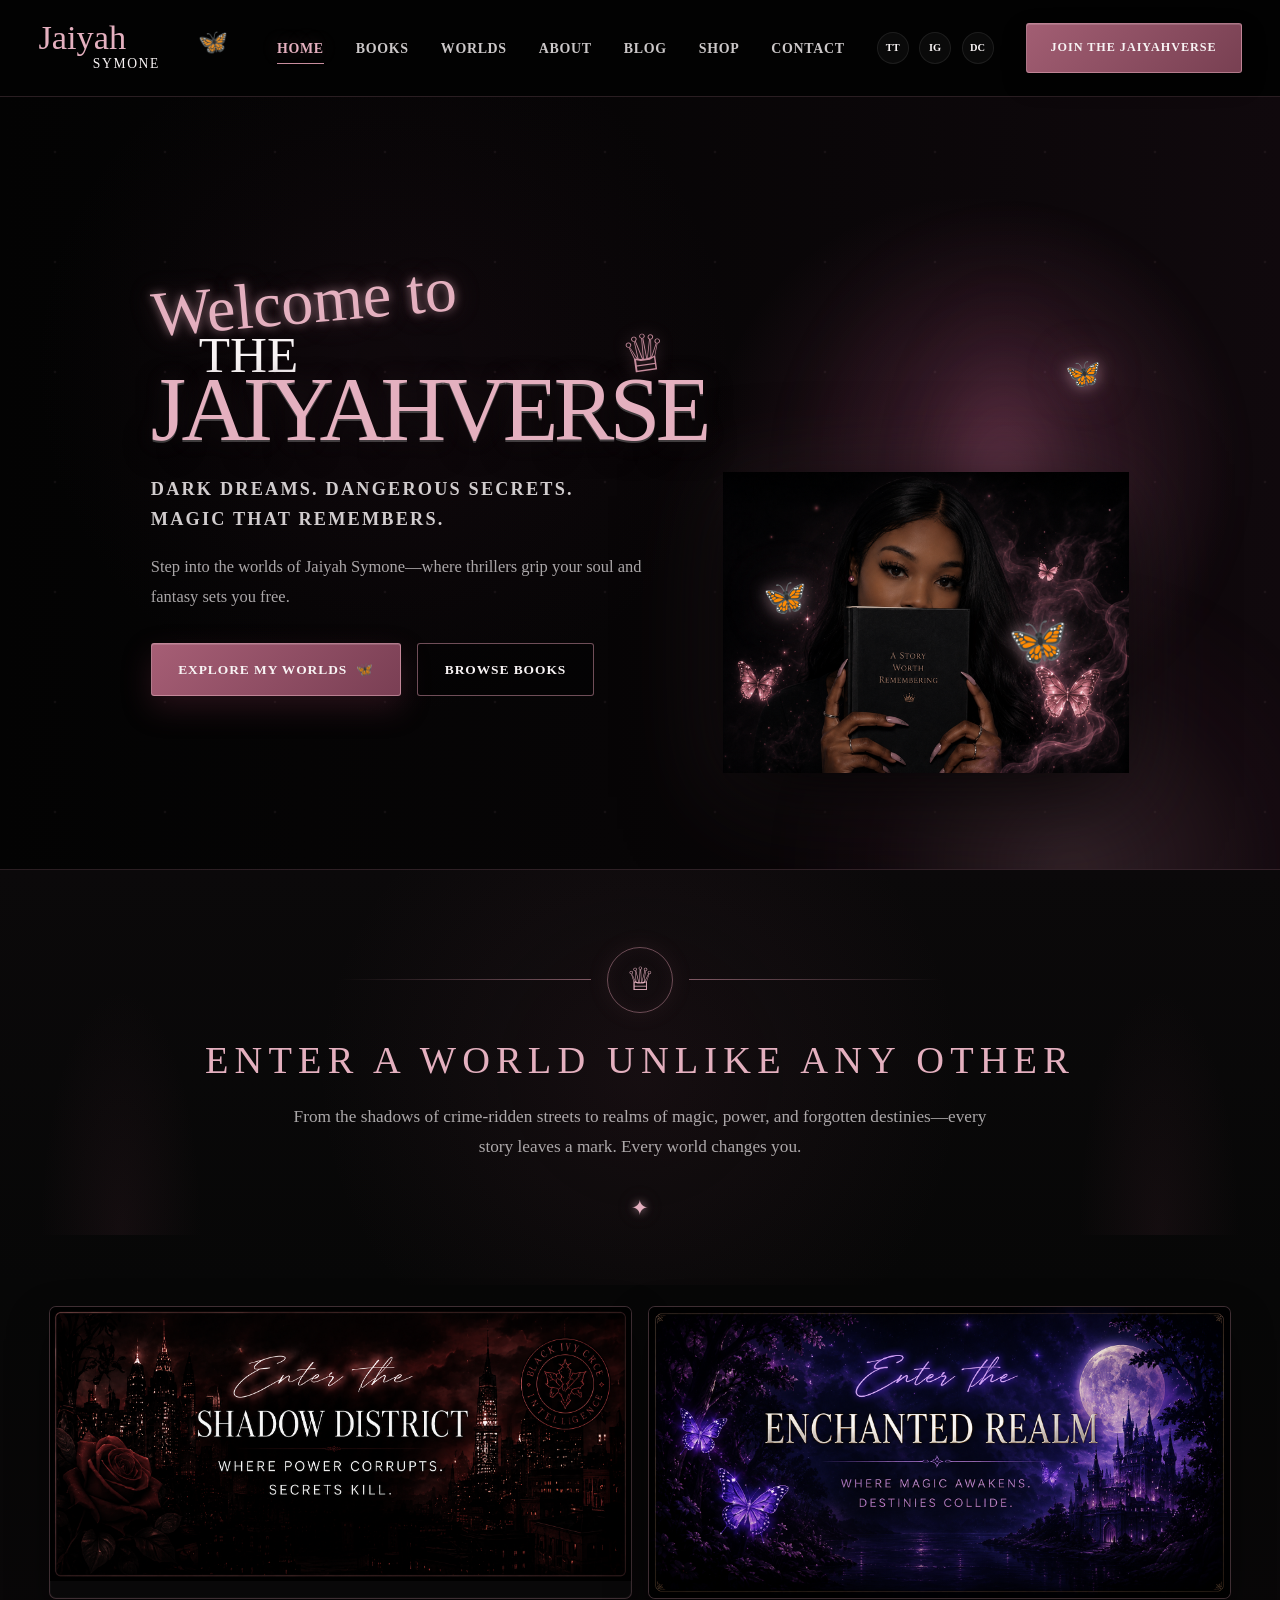
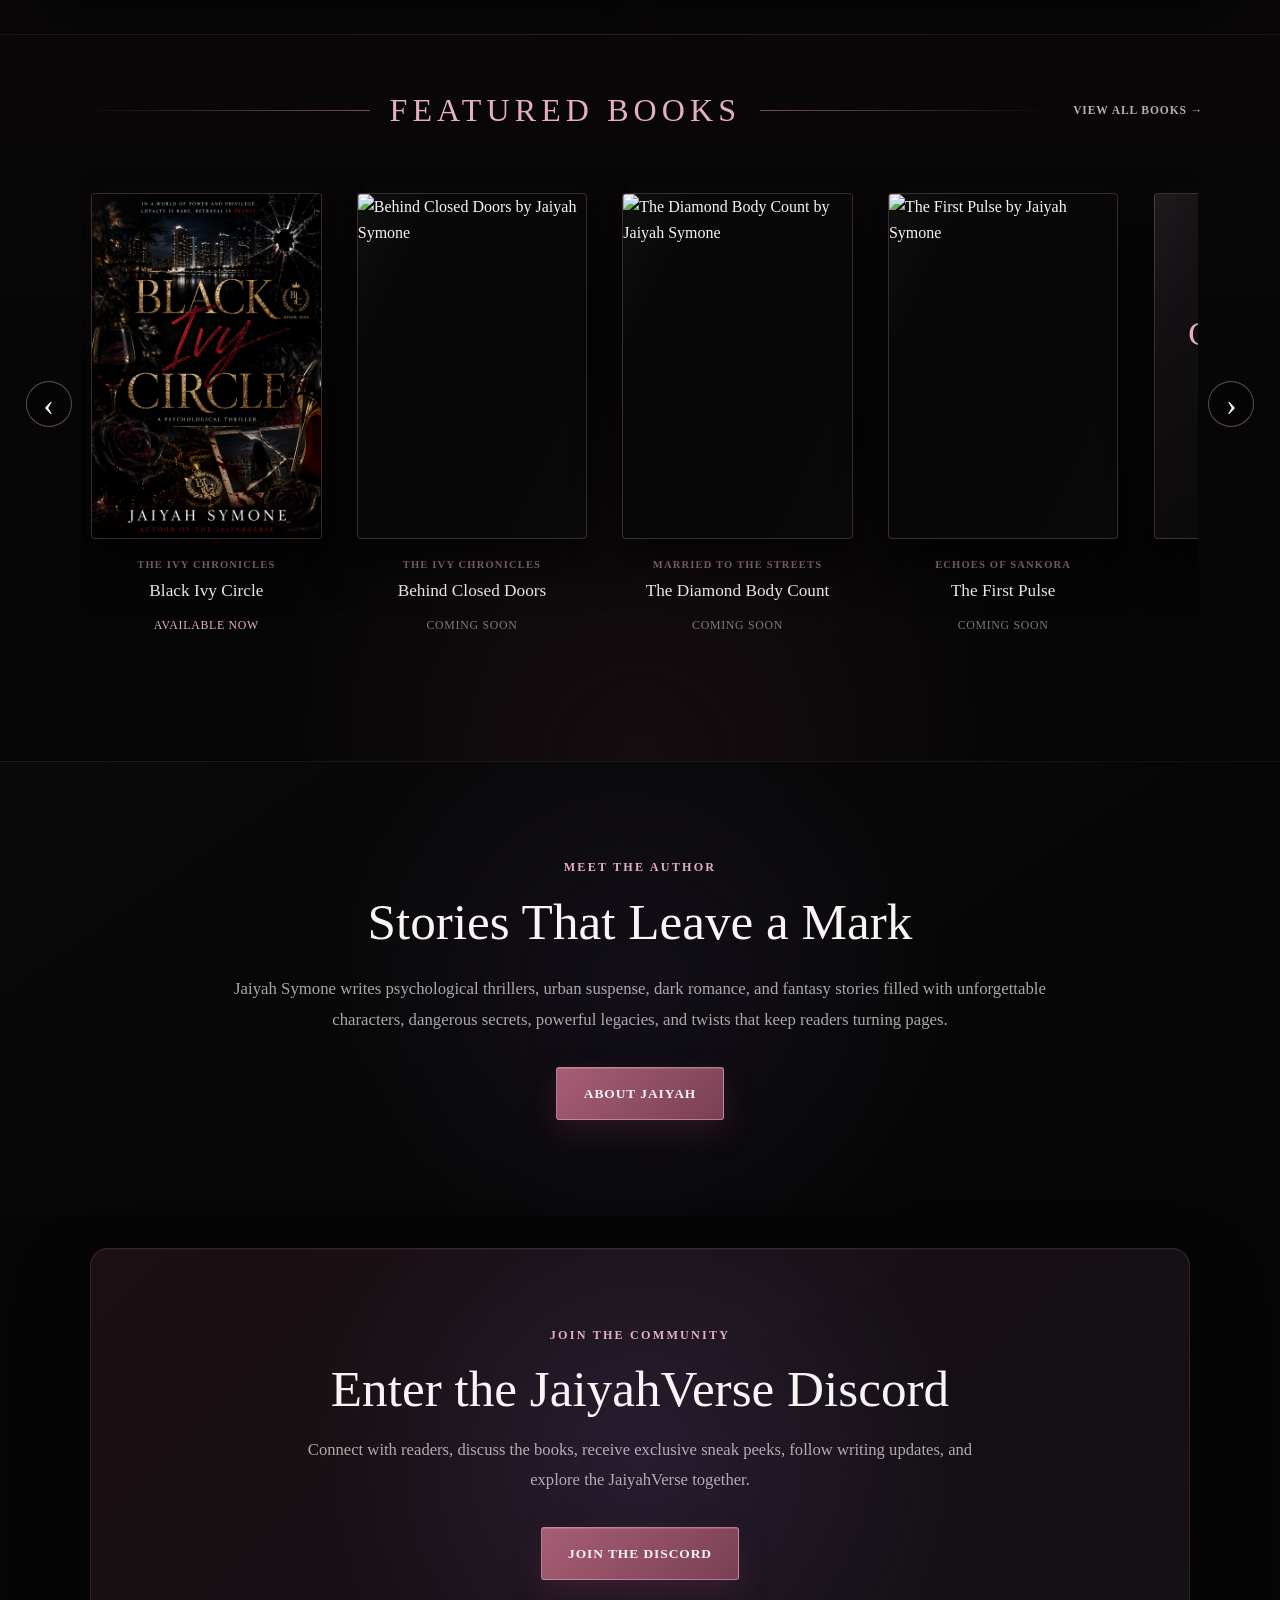
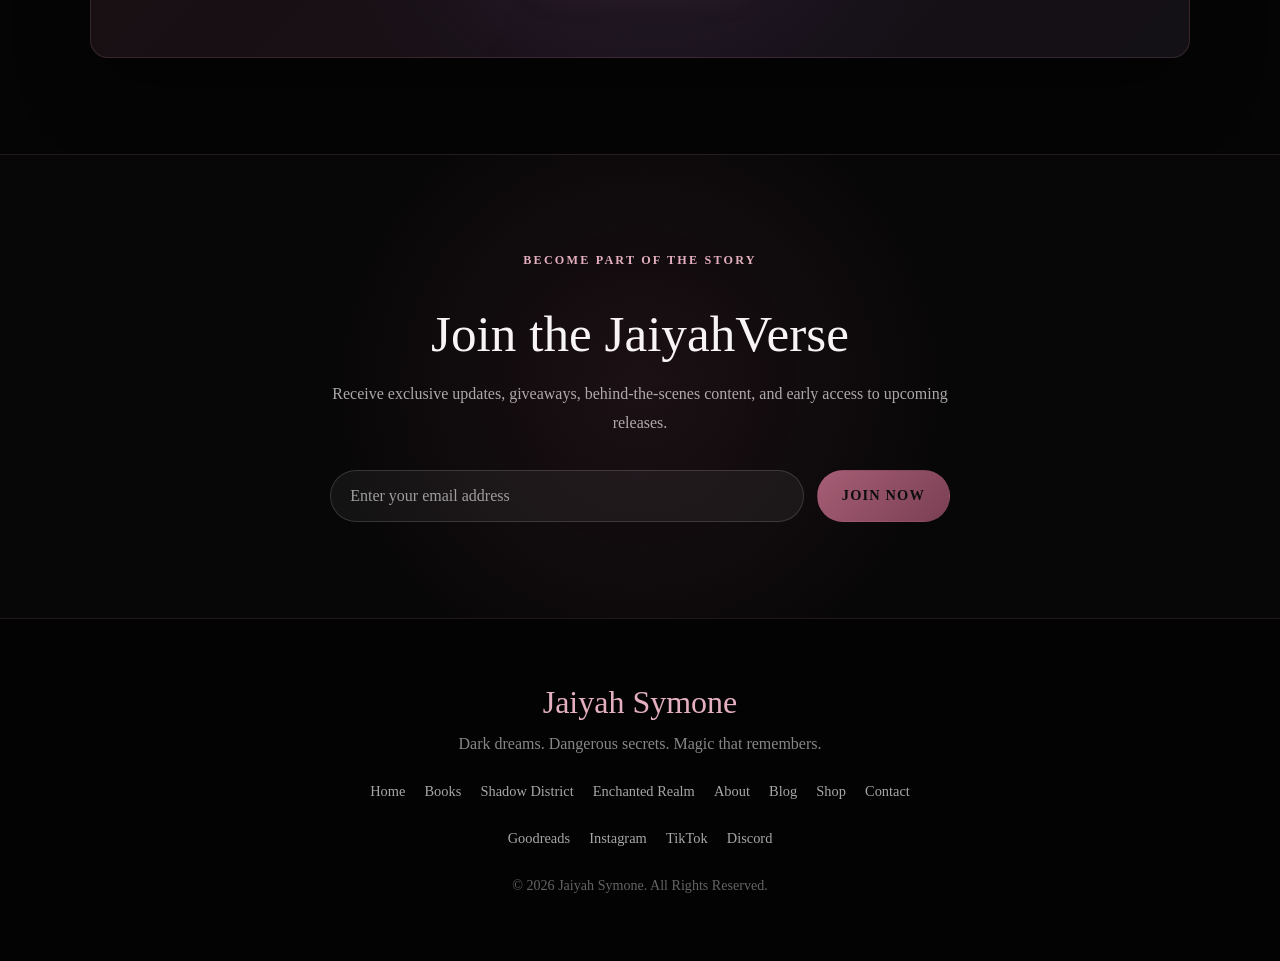
==== commit c14d5ba0: "Updated Pages" ====
--- a/index.html
+++ b/index.html
@@ -559,7 +559,7 @@
                             <div class="carousel-book-info">
 
                                 <p>
-                                    A JaiyahVerse Fantasy
+                                    Echoes of Sankora
                                 </p>
 
                                 <h3>
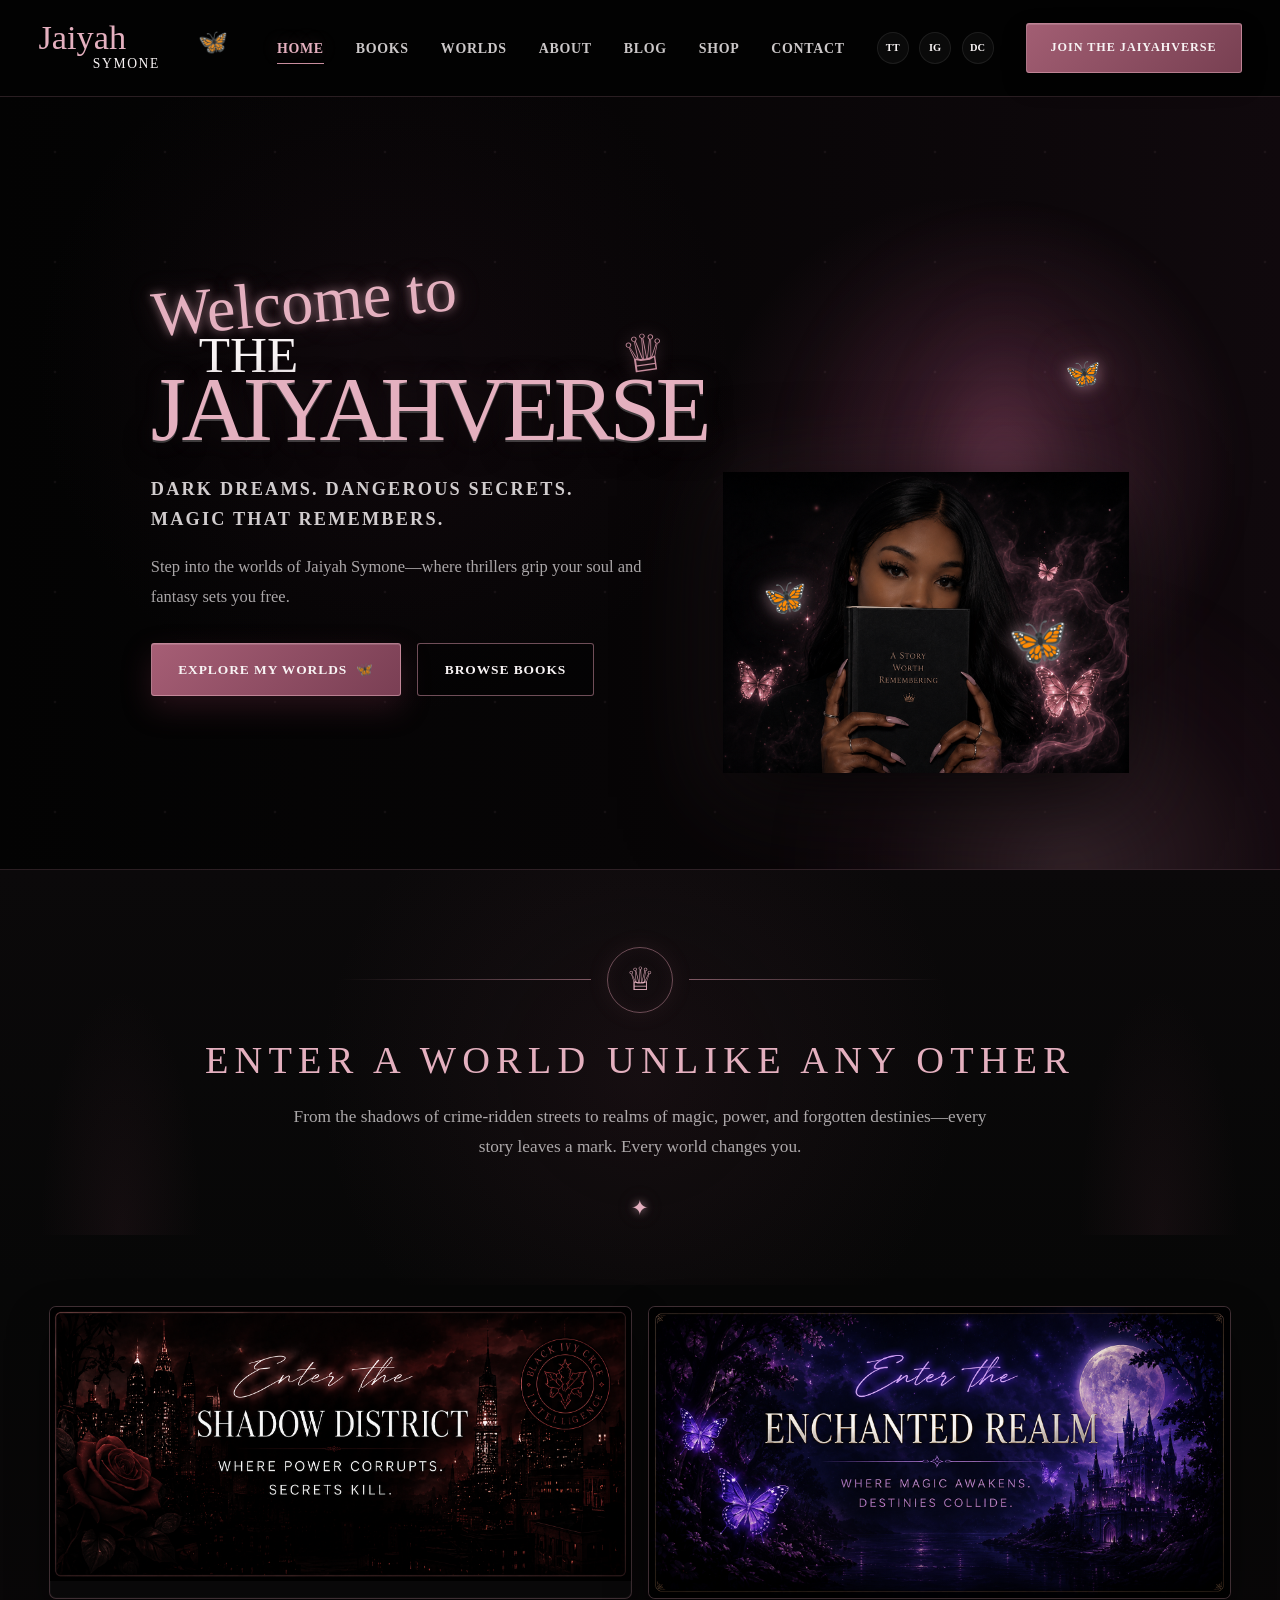
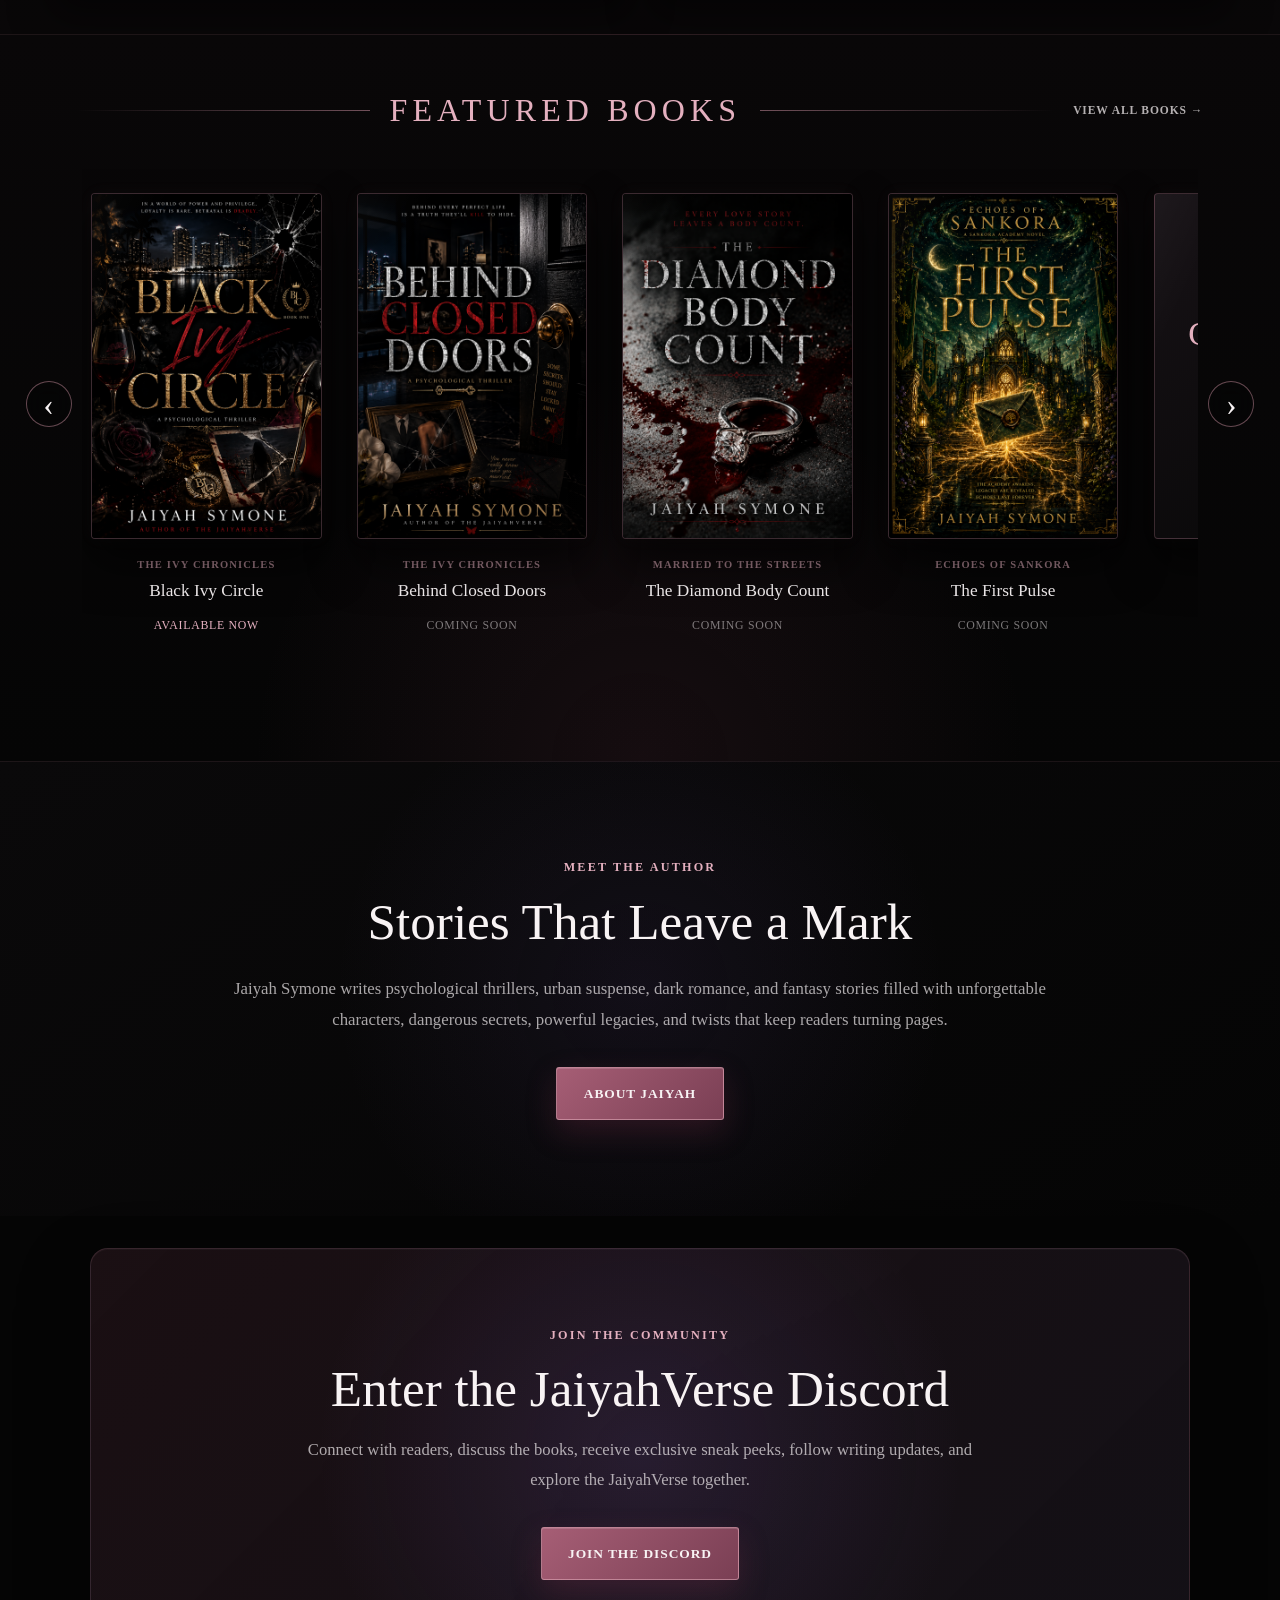
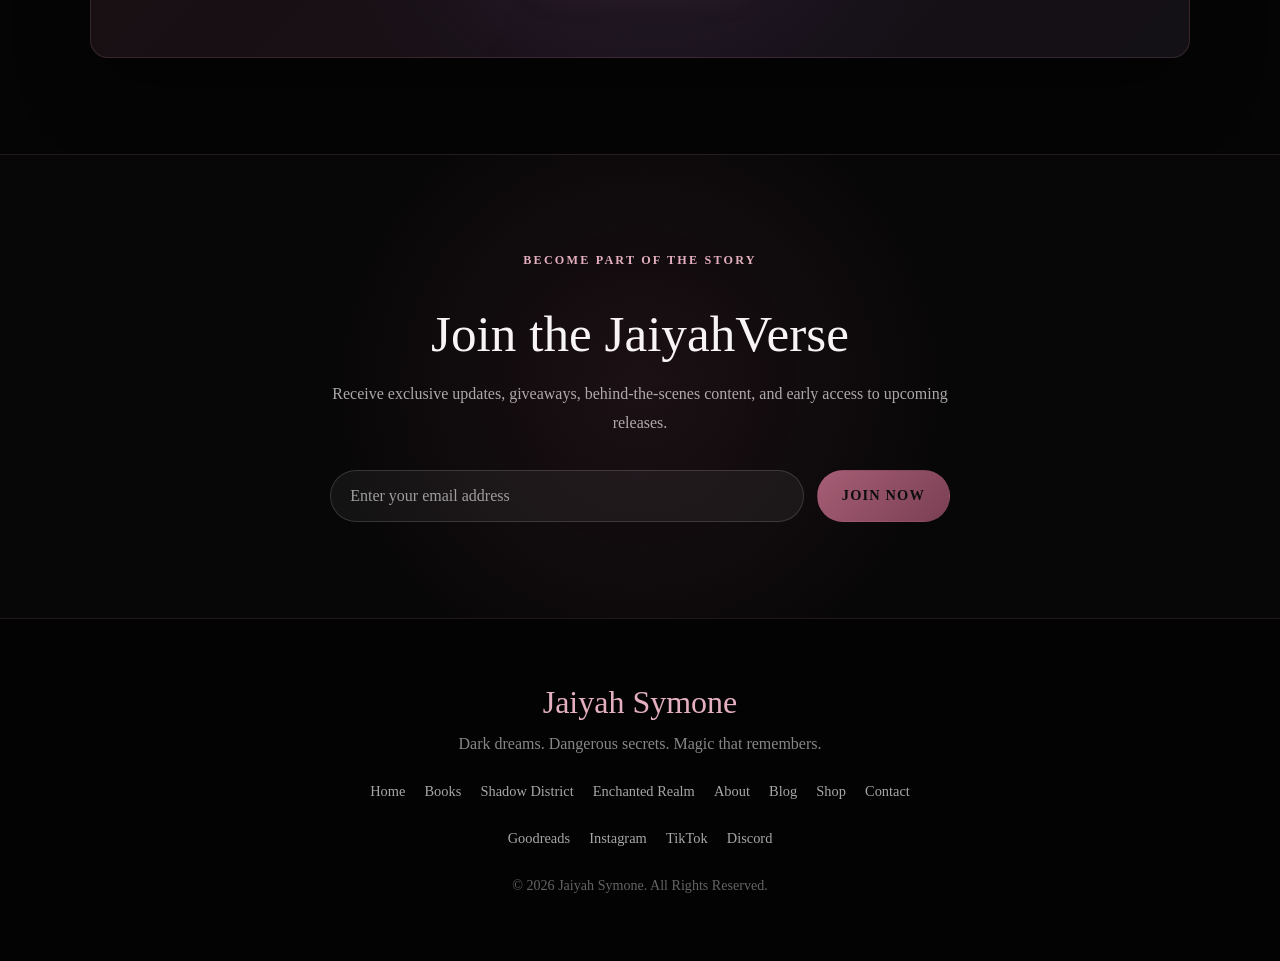
==== commit ee54f233: "Updated book names" ====
--- a/index.html
+++ b/index.html
@@ -442,7 +442,7 @@
                             <div class="book-image-wrapper">
 
                                 <img
-                                    src="assets/Bookcovers/BlackIvyCircleCover.png"
+                                    src="assets//bookcovers/black-ivy-circle.png"
                                     alt="Black Ivy Circle by Jaiyah Symone"
                                 >
 
@@ -478,7 +478,7 @@
                             <div class="book-image-wrapper">
 
                                 <img
-                                    src="assets/bookcovers/BehindClosedDoorsCover.png"
+                                    src="assets/bookcovers/behind-closed-doors.png"
                                     alt="Behind Closed Doors by Jaiyah Symone"
                                 >
 
@@ -514,7 +514,7 @@
                             <div class="book-image-wrapper">
 
                                 <img
-                                    src="assets/bookcovers/DiamondBodyCountCover.png"
+                                    src="assets/bookcovers/diamond-body-count.png"
                                     alt="The Diamond Body Count by Jaiyah Symone"
                                 >
 
@@ -550,7 +550,7 @@
                             <div class="book-image-wrapper">
 
                                 <img
-                                    src="assets/bookcovers/TheFirstPulseCover.png"
+                                    src="assets/bookcovers/the-first-pulse.png"
                                     alt="The First Pulse by Jaiyah Symone"
                                 >
 
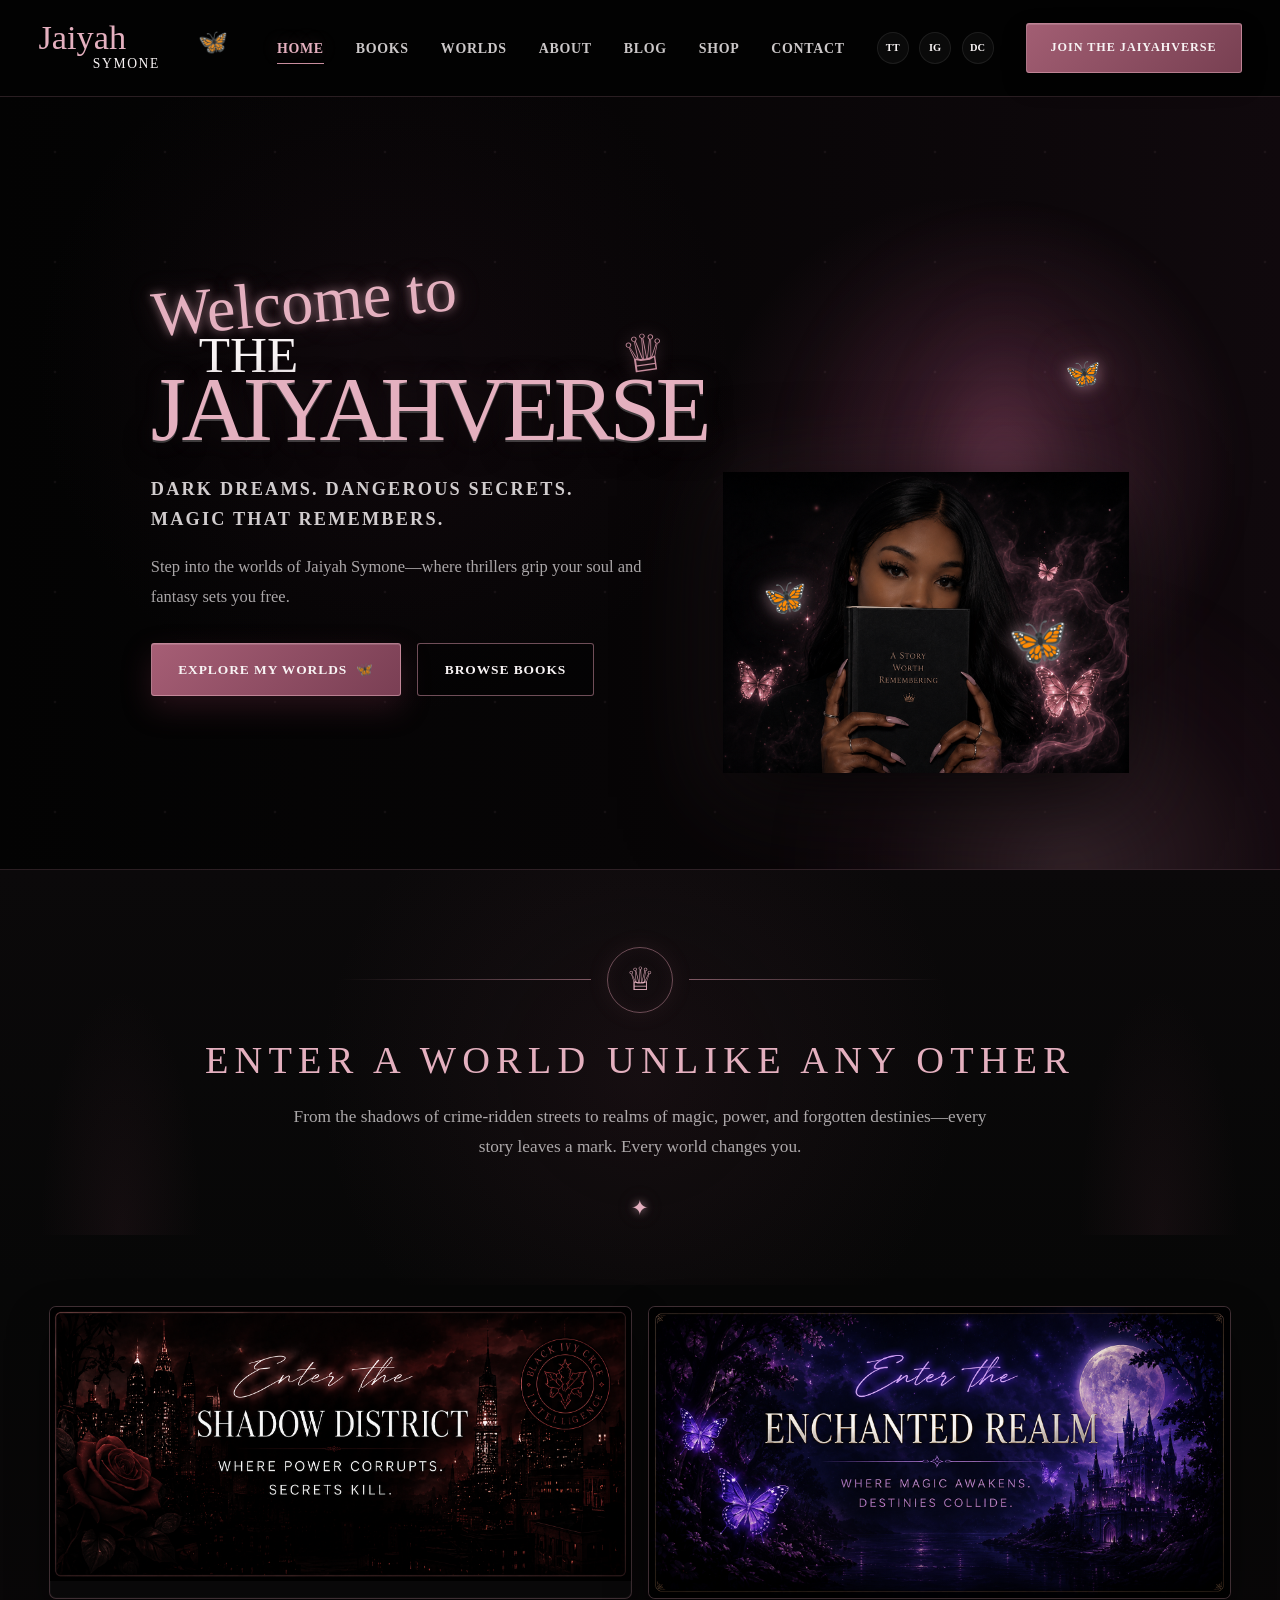
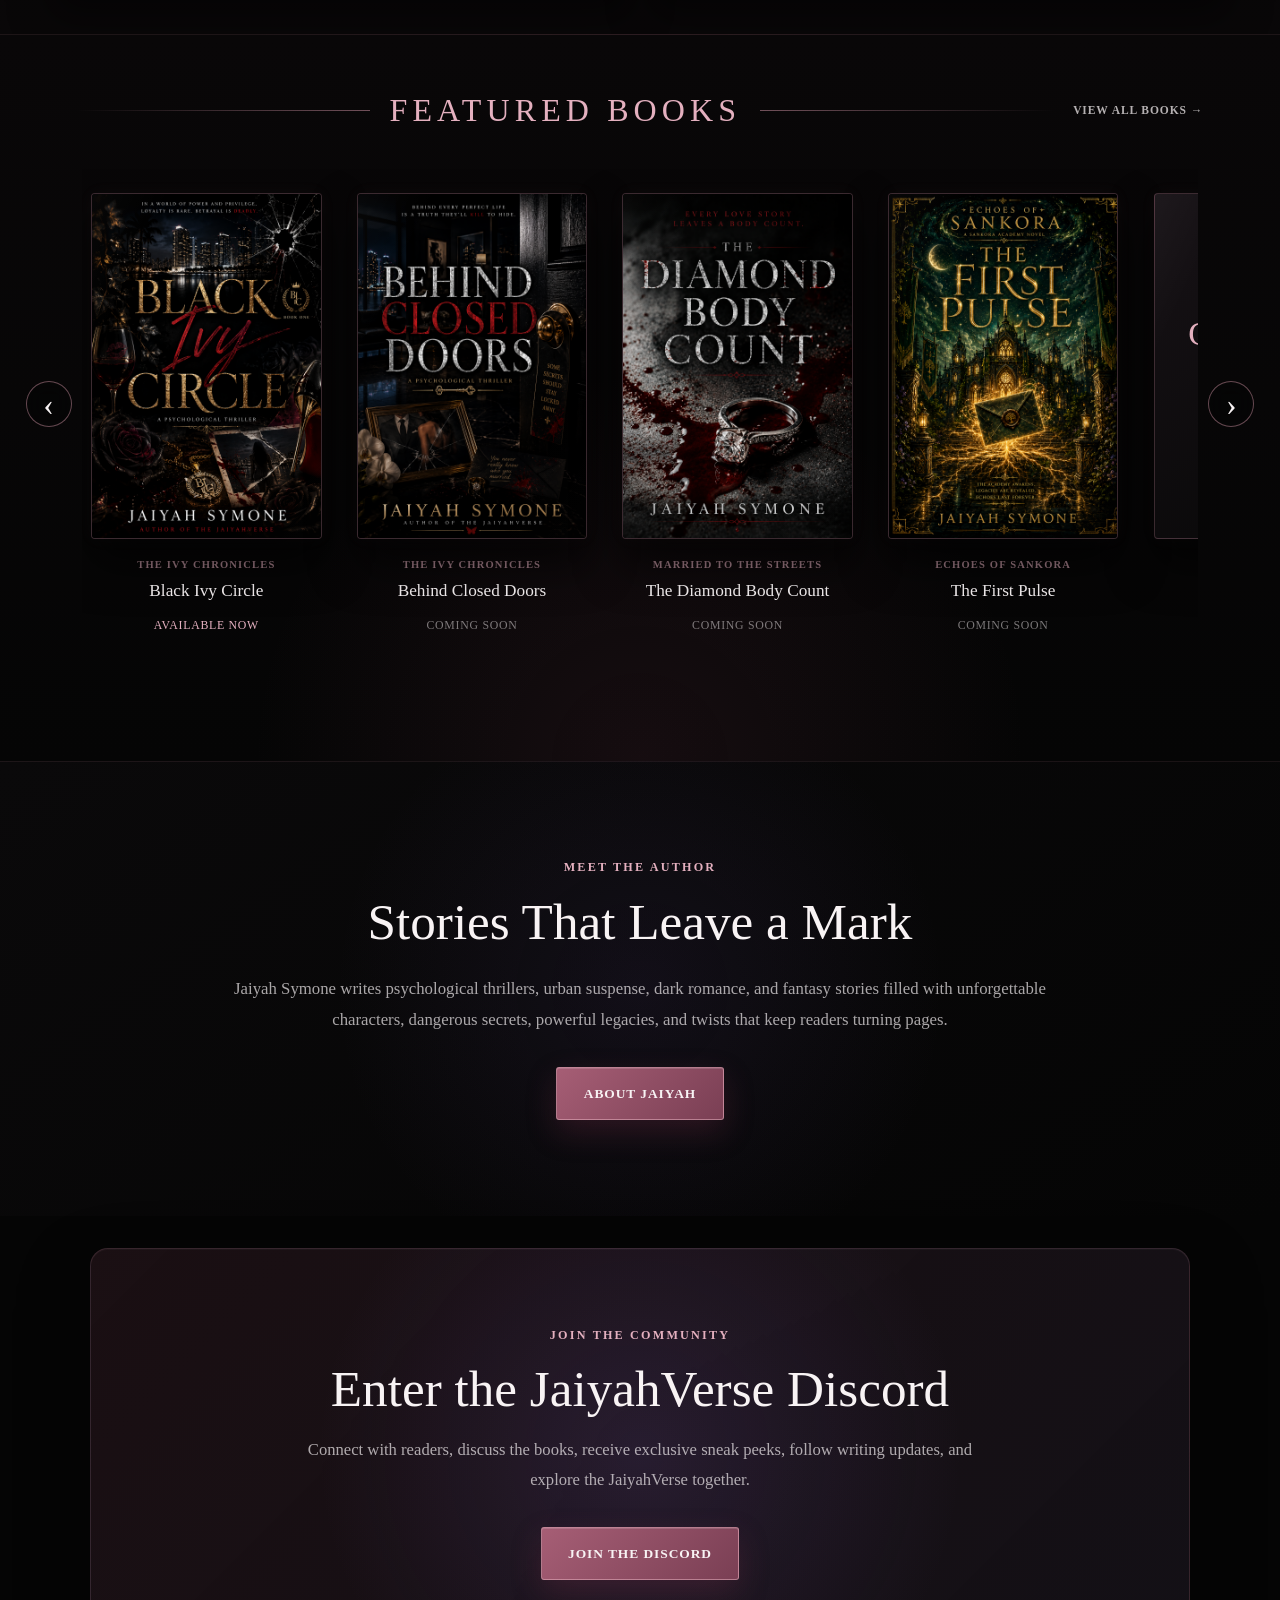
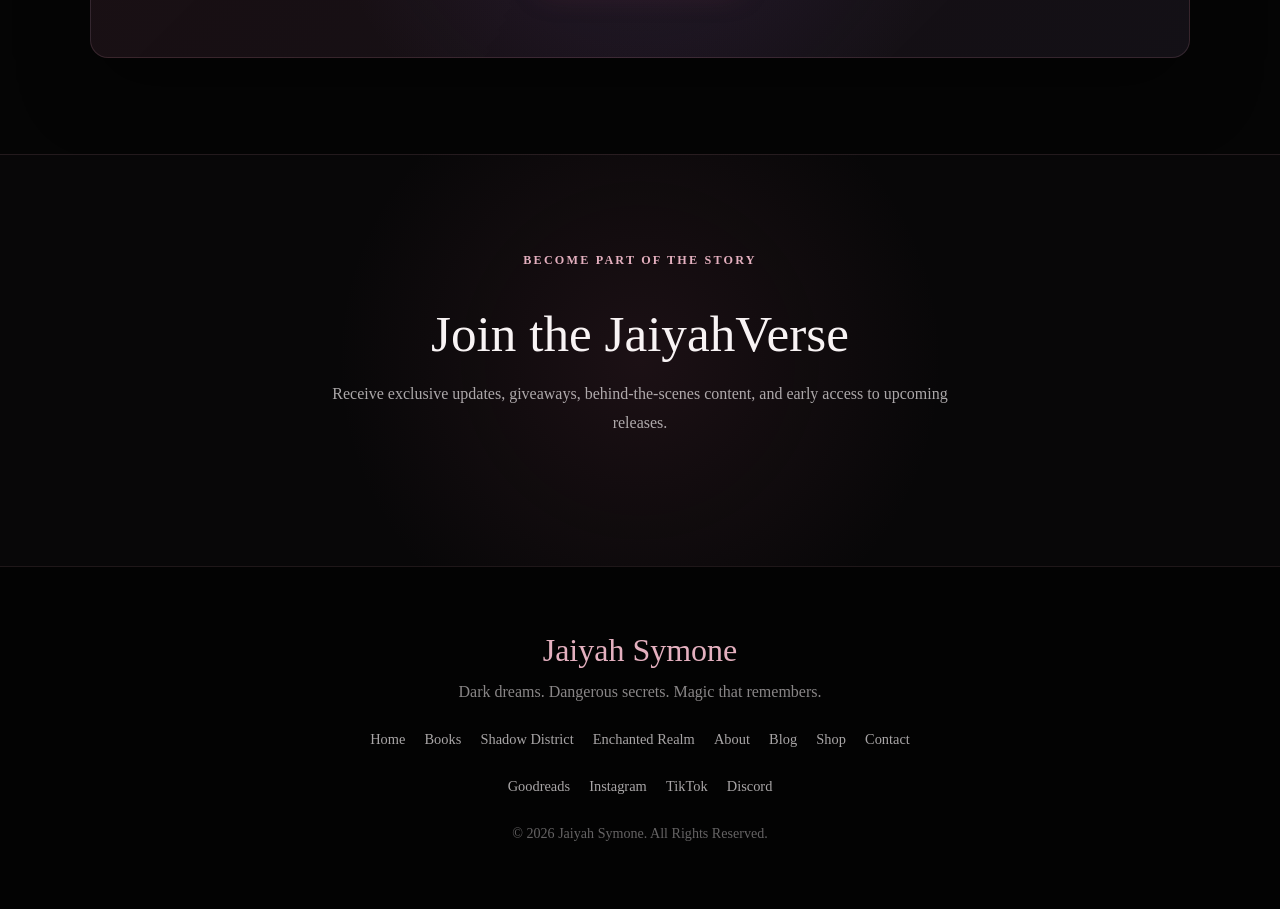
==== commit 72b171c5: "Updated newsletter embed on home page" ====
--- a/index.html
+++ b/index.html
@@ -743,22 +743,15 @@
                     to upcoming releases.
                 </p>
 
-                <form class="newsletter-form">
-
-                    <input
-                        type="email"
-                        name="email"
-                        placeholder="Enter your email address"
-                        aria-label="Email address"
-                        required
-                    >
-
-                    <button type="submit">
-                        Join Now
-                    </button>
-
-                </form>
-
+<div class="newsletter-form beehiiv-form-wrapper">
+
+    <script
+        async
+        src="https://subscribe-forms.beehiiv.com/v3/loader.js"
+        data-beehiiv-form="478f8d6d-6cb1-4b4e-bfa7-b35e26f02864">
+    </script>
+
+</div>
             </div>
 
         </section>
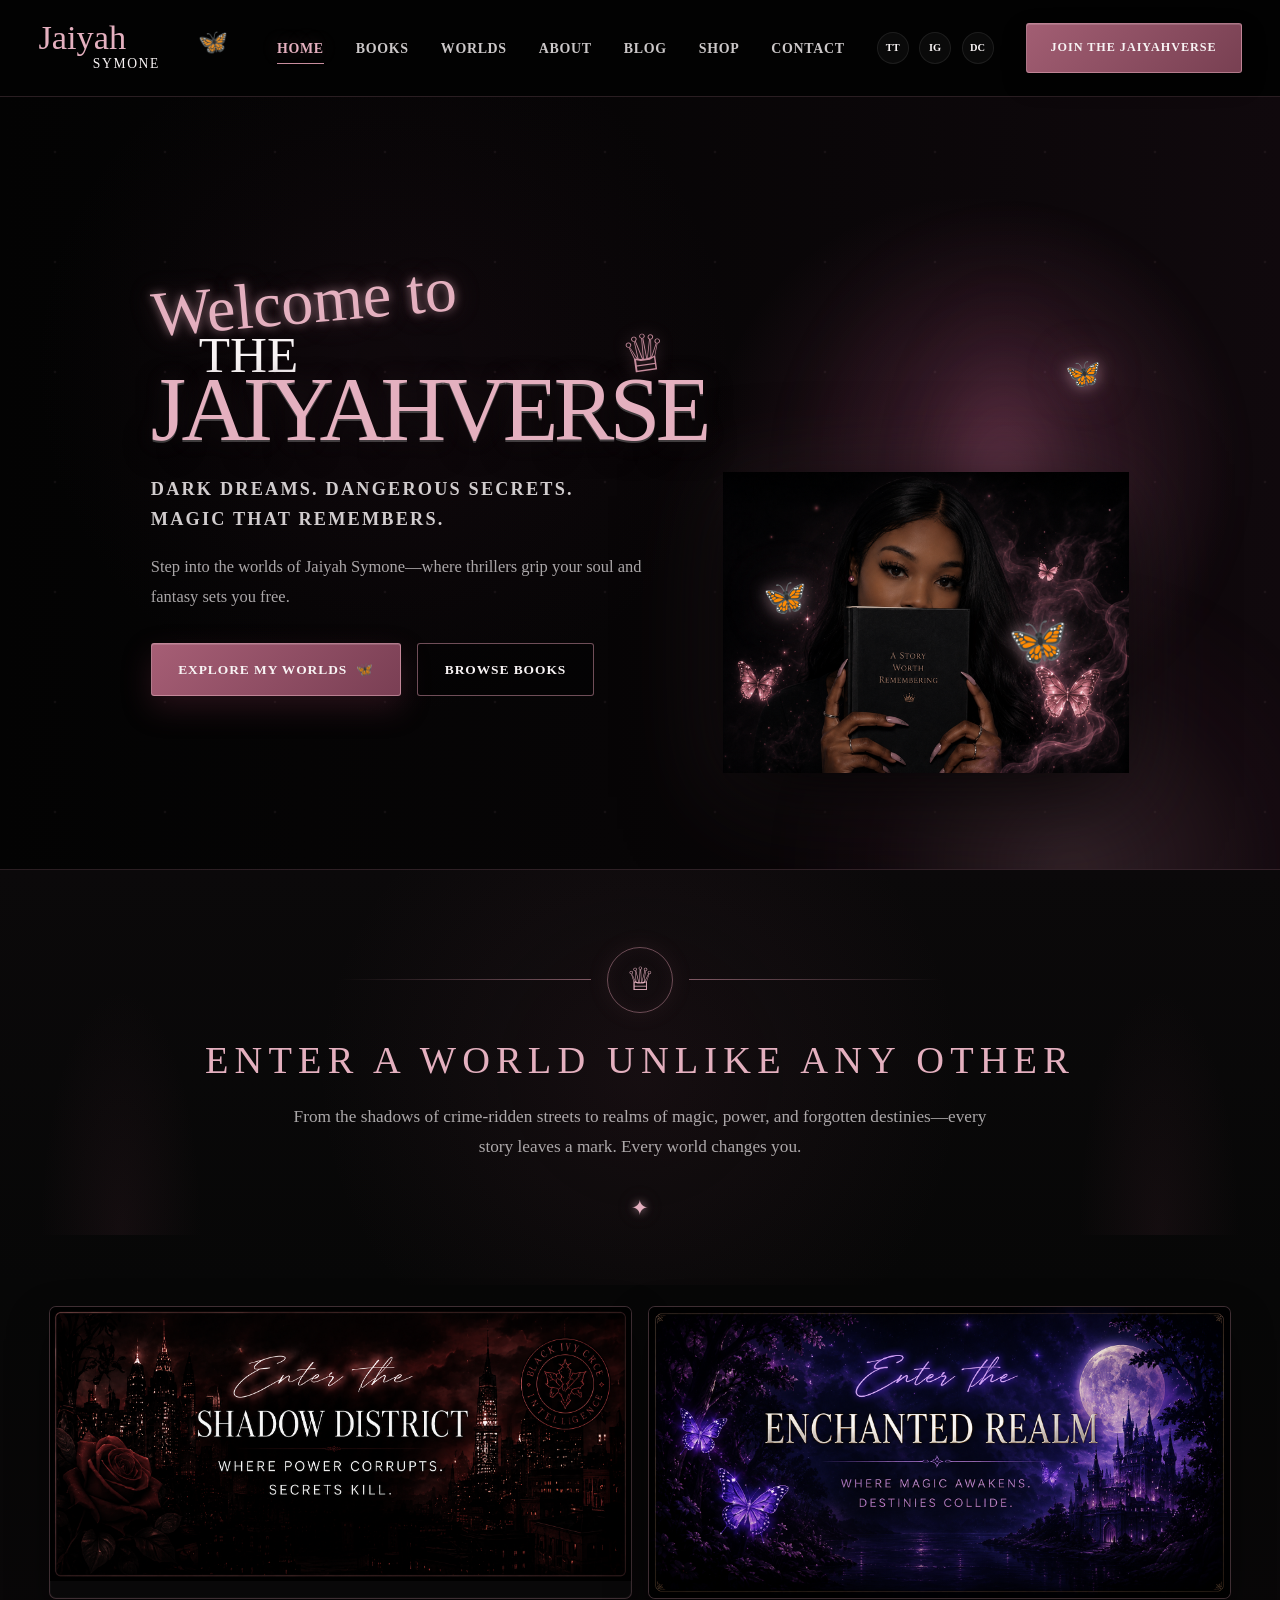
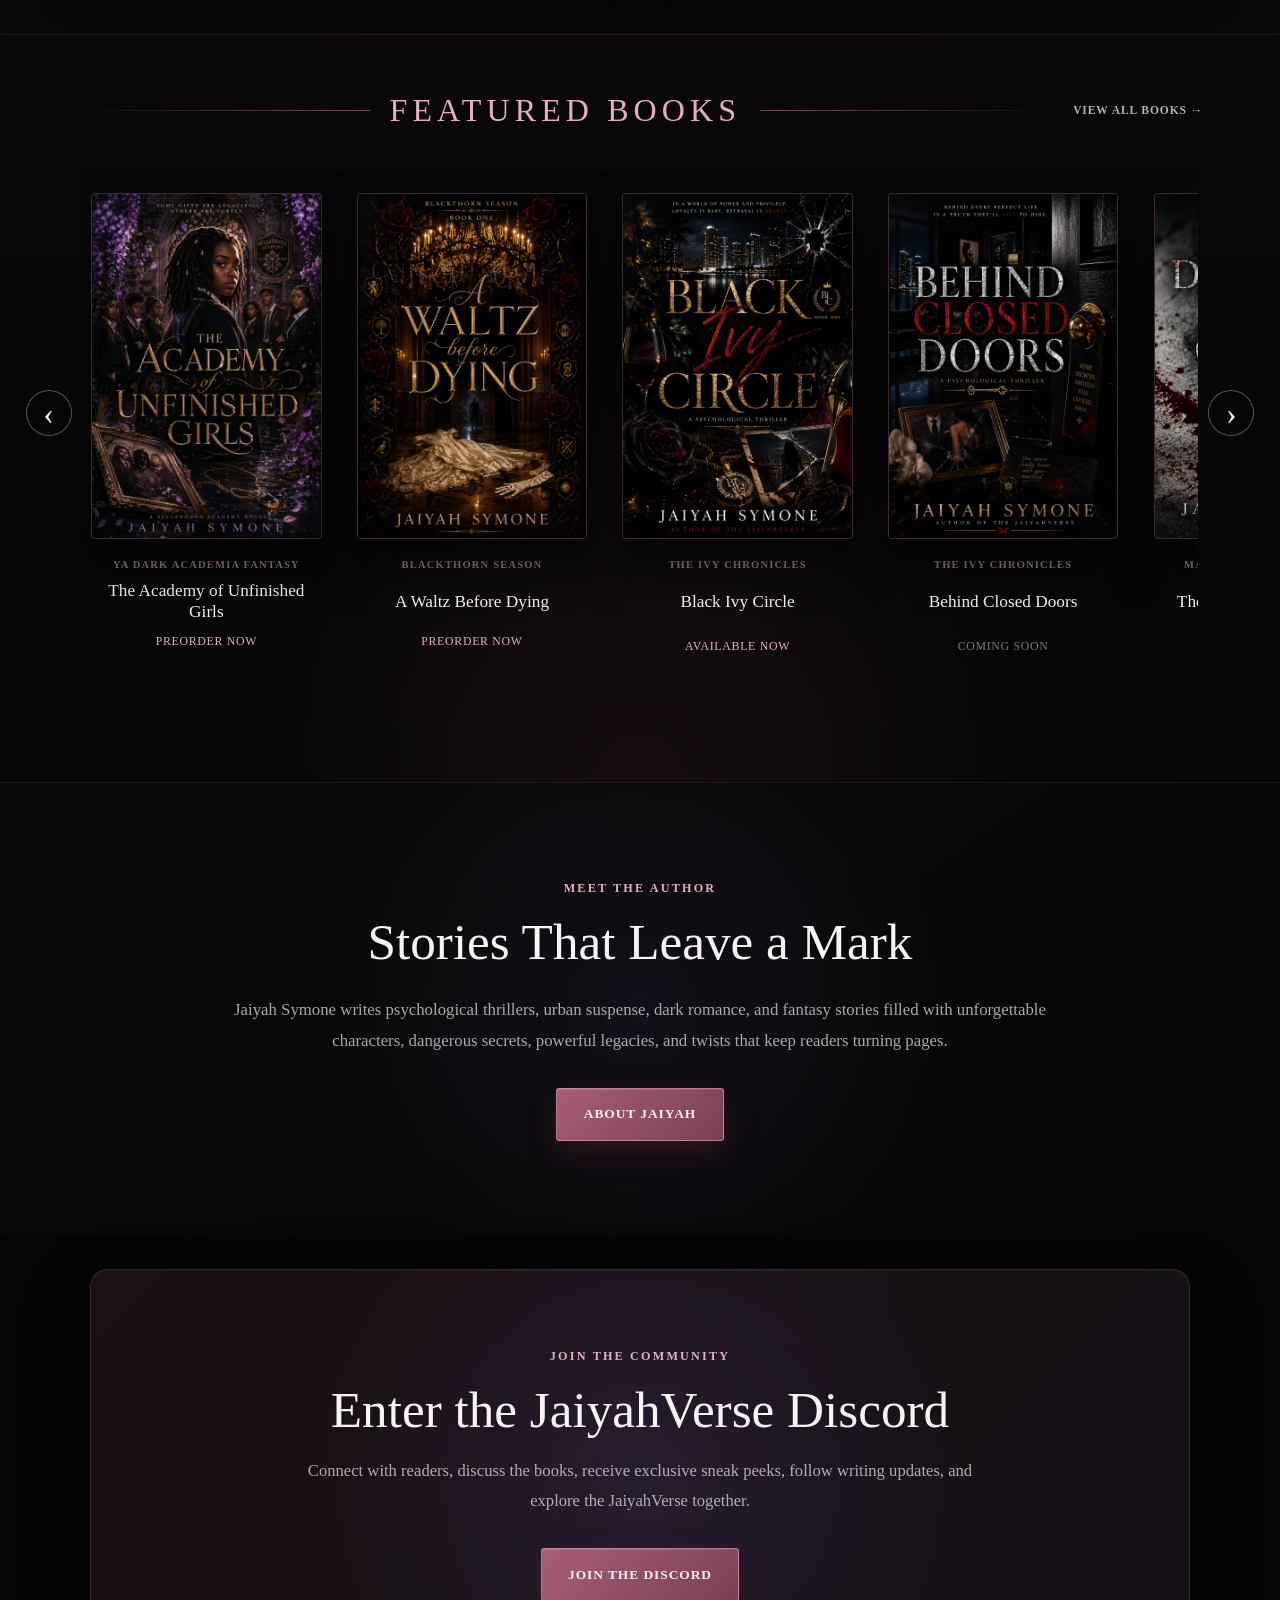
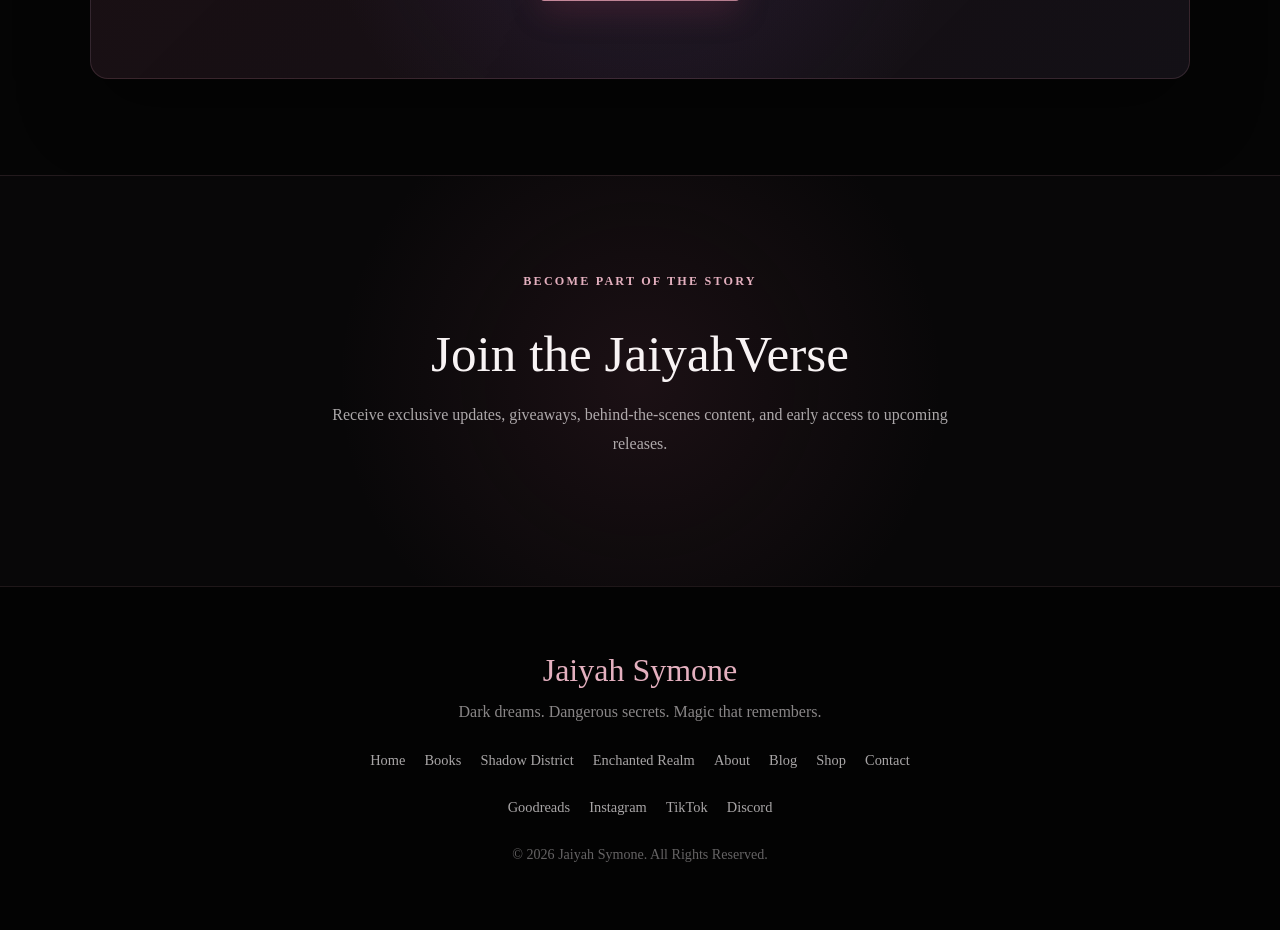
==== commit 7a55c1c1: "waltz and Unfinished added to home page" ====
--- a/index.html
+++ b/index.html
@@ -432,6 +432,90 @@
                     id="featured-book-carousel"
                 >
 
+                    <!-- The Academy of Unfinished Girls -->
+
+                    <article class="carousel-book">
+
+                        <!-- Cover + book info goes to your Books page -->
+                        <a href="books.html#academy-of-unfinished-girls">
+
+                            <div class="book-image-wrapper">
+
+                                <img
+                                    src="assets/bookcovers/the-academy-of-unfinished-girls.png"
+                                    alt="The Academy of Unfinished Girls by Jaiyah Symone"
+                                >
+
+                            </div>
+
+                            <div class="carousel-book-info">
+
+                                <p>
+                                    YA Dark Academia Fantasy
+                                </p>
+
+                                <h3>
+                                    The Academy of Unfinished Girls
+                                </h3>
+
+                            </div>
+
+                        </a>
+
+                        <!-- Amazon preorder link -->
+                        <a
+                            href="https://a.co/d/03uRUJcl"
+                            class="preorder-button"
+                            target="_blank"
+                            rel="noopener noreferrer"
+                        >
+                            Preorder Now
+                        </a>
+
+                    </article>
+
+                    <!-- A Waltz Before Dying -->
+
+                        <article class="carousel-book">
+
+                            <!-- Cover + book info goes to your Books page -->
+                            <a href="books.html#a-waltz-before-dying">
+
+                                <div class="book-image-wrapper">
+
+                                    <img
+                                        src="assets/bookcovers/a-waltz-before-dying.png"
+                                        alt="A Waltz Before Dying by Jaiyah Symone"
+                                    >
+
+                                </div>
+
+                                <div class="carousel-book-info">
+
+                                    <p>
+                                        Blackthorn Season
+                                    </p>
+
+                                    <h3>
+                                        A Waltz Before Dying
+                                    </h3>
+
+                                </div>
+
+                            </a>
+
+                            <!-- Amazon preorder link -->
+                            <a
+                                href="https://a.co/d/0iyusseb"
+                                class="preorder-button"
+                                target="_blank"
+                                rel="noopener noreferrer"
+                            >
+                                Preorder Now
+                            </a>
+
+                        </article>
+
 
                     <!-- Black Ivy Circle -->
 
--- a/css/home.css
+++ b/css/home.css
@@ -2057,4 +2057,46 @@
         padding: 3.6rem 1.3rem;
     }
 
+}
+
+/* ========================= */
+/* PREORDER LINKS */
+/* ========================= */
+
+.preorder-info {
+    width: 100%;
+    padding: 0;
+    margin: 0;
+
+    text-align: center;
+}
+
+.carousel-book .preorder-button {
+    display: block;
+    width: 100%;
+
+    margin: 0;
+
+    color: var(--home-light-rose);
+    text-decoration: none;
+
+    font-size: 0.74rem;
+    font-weight: 400;
+    letter-spacing: 0.06em;
+    text-align: center;
+    text-transform: uppercase;
+
+    transition: color 0.3s ease;
+}
+
+.carousel-book .preorder-button:hover {
+    color: var(--home-white);
+}
+
+.carousel-book-info h3 {
+    min-height: 2.4em;
+
+    display: flex;
+    align-items: center;
+    justify-content: center;
 }
